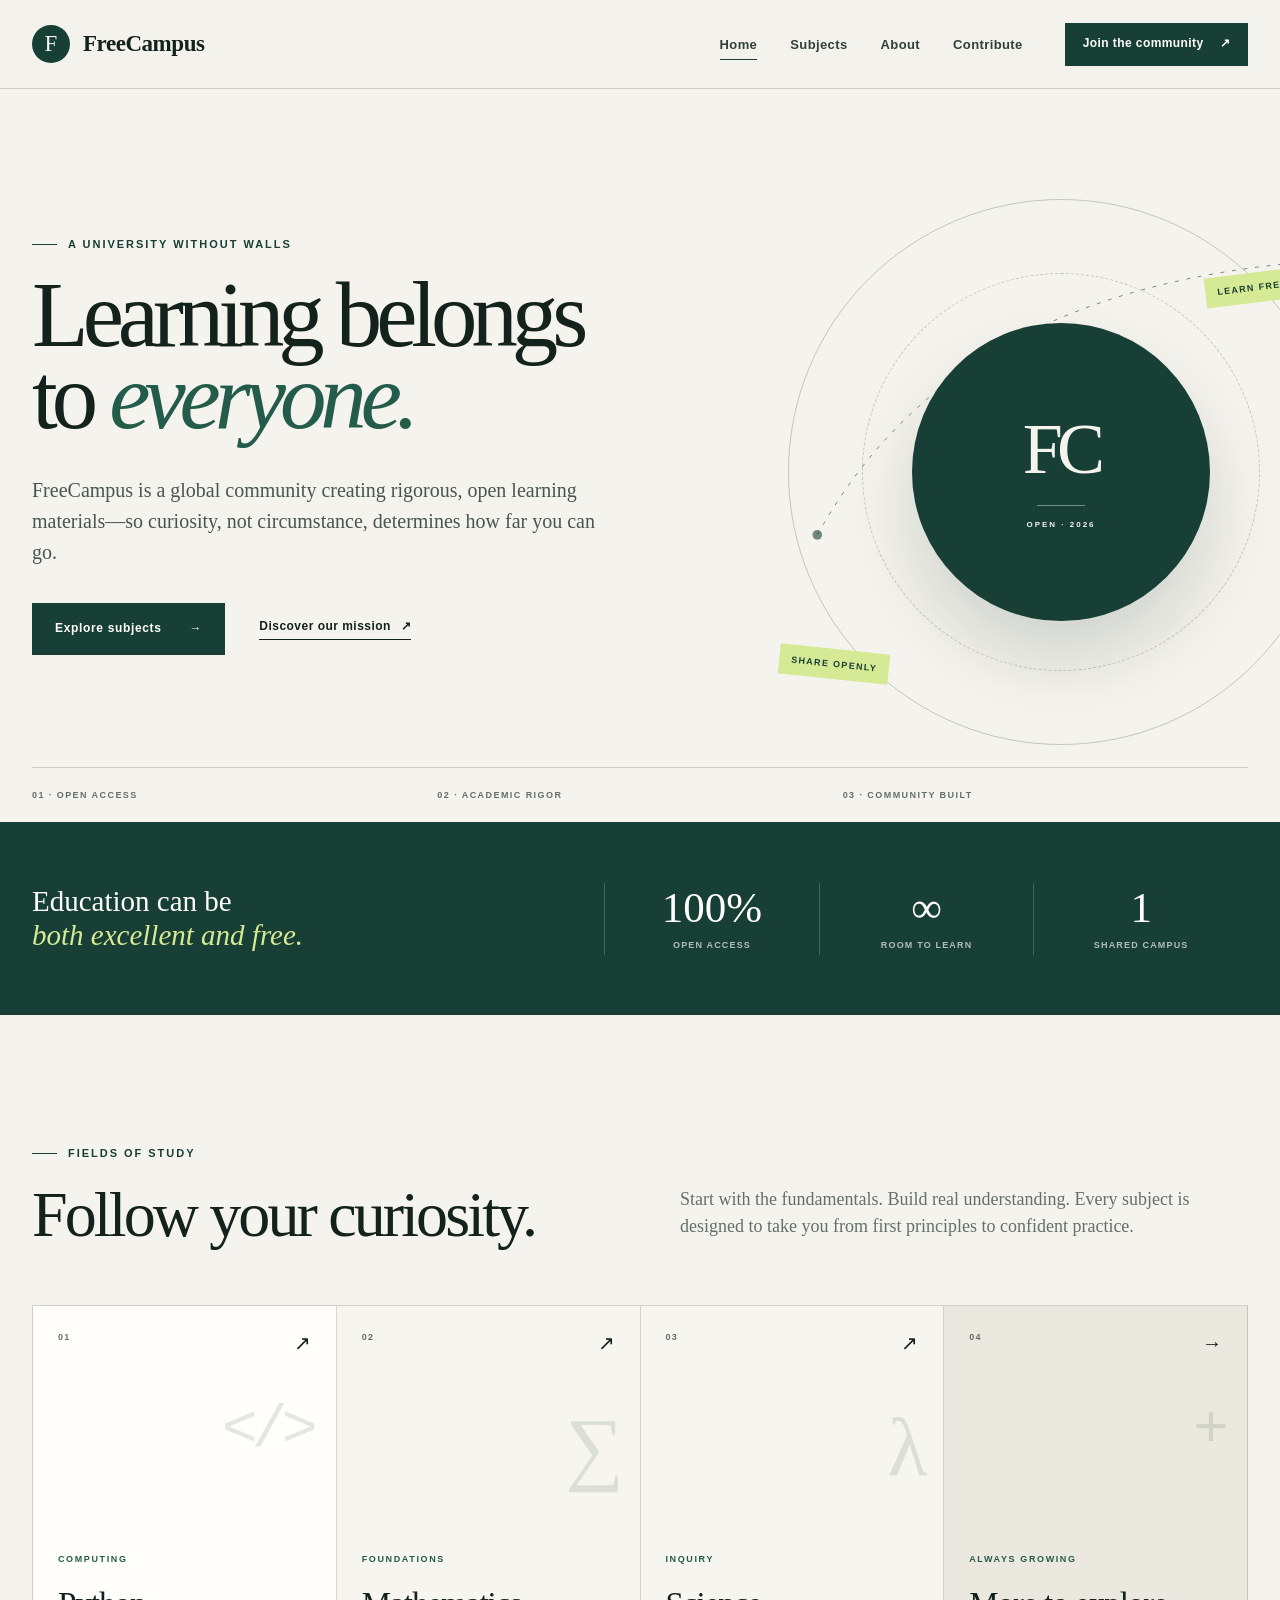
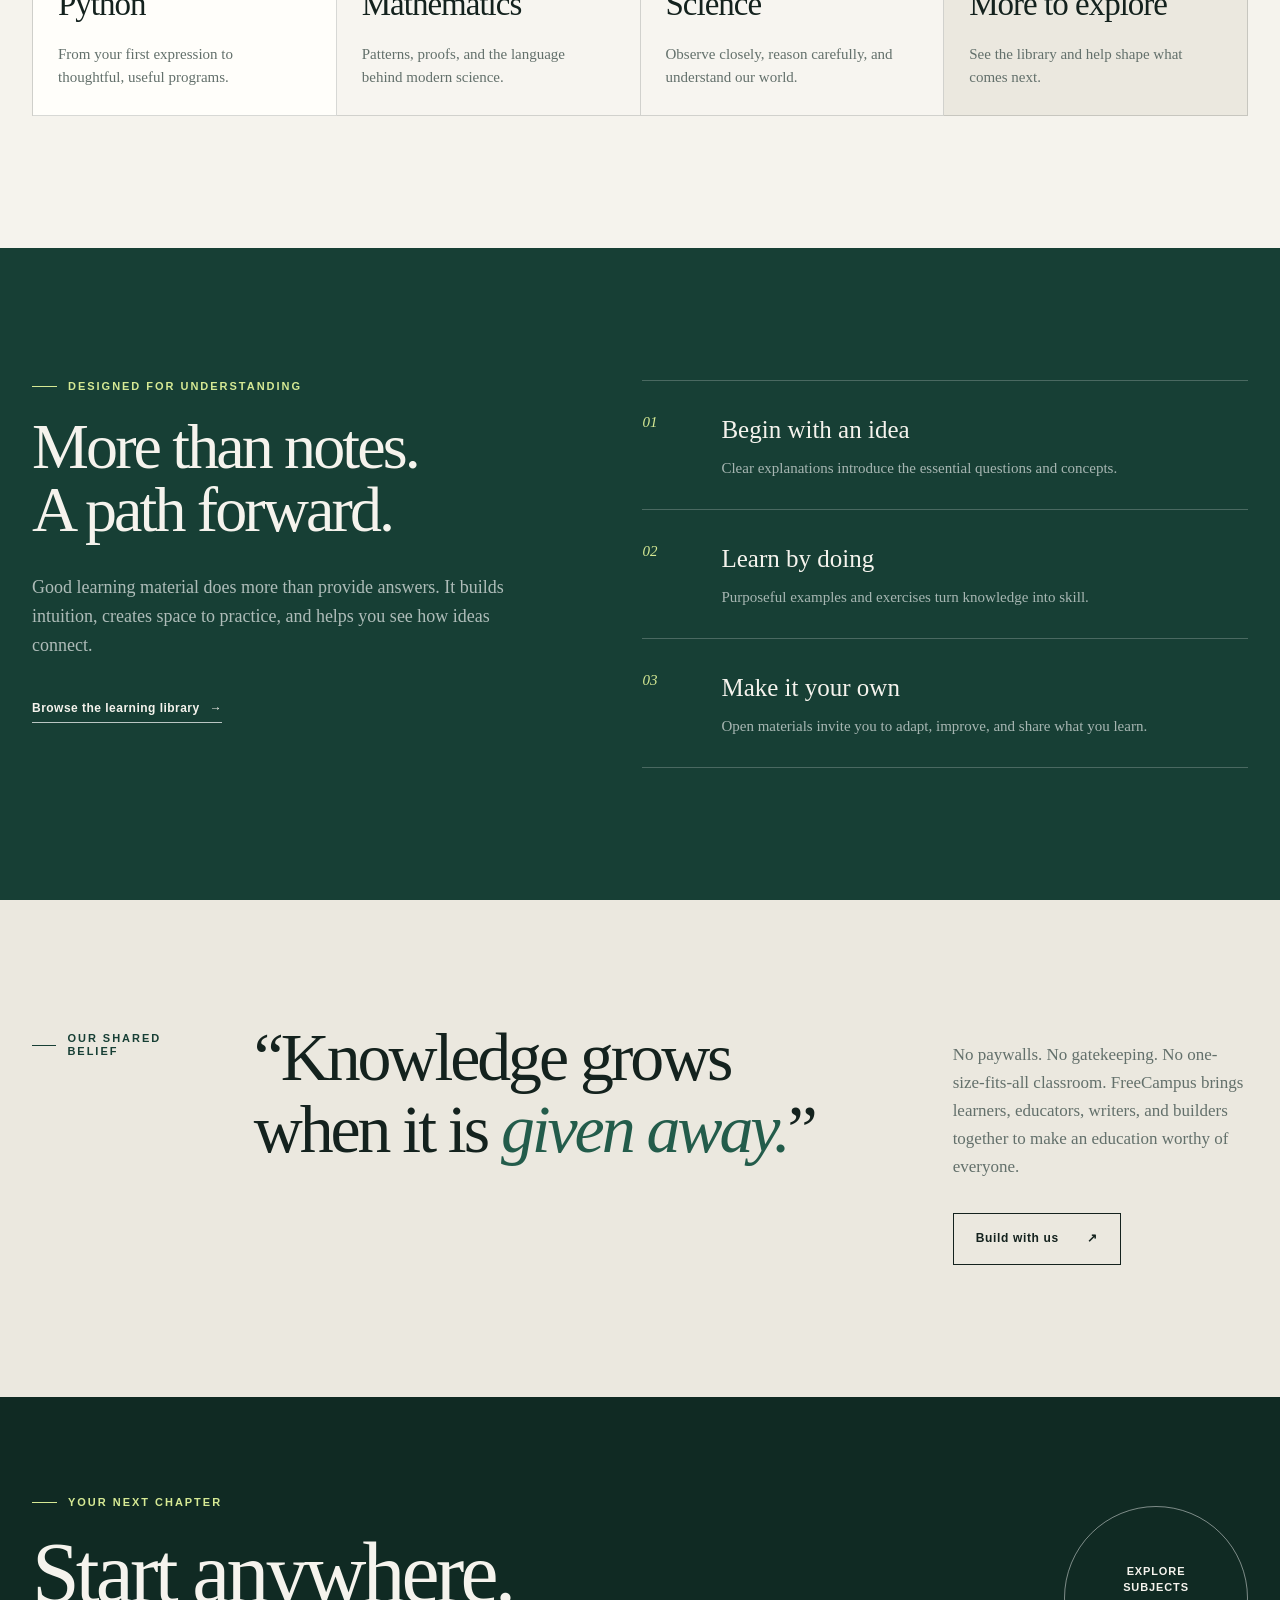
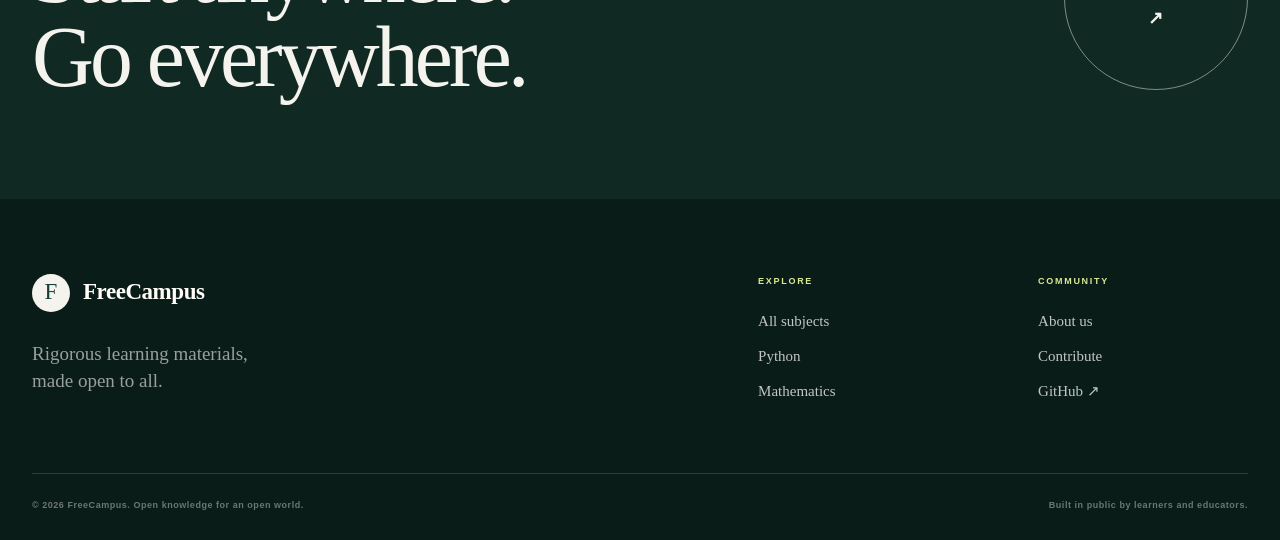
==== index.html @ 59b3088b "deploy: 7e1d6f54b64f7241a890daf292ab86cbe90138b3" ====
<!doctype html>
<html lang="en">
  <head>
    <meta charset="utf-8">
    <meta name="viewport" content="width=device-width, initial-scale=1">
    <meta name="description" content="FreeCampus is a global community creating rigorous, open learning materials in Python, mathematics, science, and more.">
    <meta name="theme-color" content="#f4f2eb">
    <meta property="og:type" content="website">
    <meta property="og:title" content="FreeCampus — Learning belongs to everyone">
    <meta property="og:description" content="FreeCampus is a global community creating rigorous, open learning materials in Python, mathematics, science, and more.">
    <title>FreeCampus — Learning belongs to everyone</title>
    <link rel="icon" href="assets/images/favicon.svg" type="image/svg+xml">
    
      <link rel="stylesheet" href="assets/stylesheets/main.css">
    
  </head>
  <body class="home">
    <a class="skip-link" href="#main-content">Skip to content</a>

    <header class="site-header" data-header>
      <div class="shell nav-shell">
        <a class="brand" href="." aria-label="FreeCampus home">
          <span class="brand-mark" aria-hidden="true"><span>F</span></span>
          <span class="brand-name">FreeCampus</span>
        </a>

        <button class="nav-toggle" type="button" aria-expanded="false" aria-controls="site-navigation" data-nav-toggle>
          <span class="sr-only">Open menu</span>
          <span></span><span></span>
        </button>

        <nav class="site-nav" id="site-navigation" aria-label="Main navigation" data-navigation>
          <ul>
            
              <li>
                
                  <a href="." class="active" aria-current="page">Home</a>
                
              </li>
            
              <li>
                
                  <a href="subjects/">Subjects</a>
                
              </li>
            
              <li>
                
                  <a href="about/">About</a>
                
              </li>
            
              <li>
                
                  <a href="contribute/">Contribute</a>
                
              </li>
            
          </ul>
          <a class="nav-cta" href="contribute/">Join the community <span aria-hidden="true">↗</span></a>
        </nav>
      </div>
    </header>

    <main id="main-content">
      

      <div class="">
        
        <article class="">
          <section class="hero">
  <div class="shell hero-grid">
    <div class="hero-copy">
      <p class="eyebrow">A university without walls</p>
      <h1>Learning belongs<br>to <em>everyone.</em></h1>
      <p class="hero-intro">FreeCampus is a global community creating rigorous, open learning materials—so curiosity, not circumstance, determines how far you can go.</p>
      <div class="hero-actions">
        <a class="button button-primary" href="subjects/">Explore subjects <span aria-hidden="true">→</span></a>
        <a class="text-link" href="about/">Discover our mission <span aria-hidden="true">↗</span></a>
      </div>
    </div>

    <div class="hero-art" aria-hidden="true">
      <div class="orbital orbital-one"></div>
      <div class="orbital orbital-two"></div>
      <div class="hero-seal">
        <span class="seal-monogram">FC</span>
        <span class="seal-rule"></span>
        <span class="seal-year">OPEN · 2026</span>
      </div>
      <span class="art-label art-label-one">Learn freely</span>
      <span class="art-label art-label-two">Share openly</span>
      <svg class="art-curve" viewBox="0 0 610 610" fill="none">
        <path d="M53 370C147 201 310 107 568 87" stroke="currentColor" stroke-width="1" stroke-dasharray="4 8"/>
        <circle cx="53" cy="370" r="5" fill="currentColor"/>
        <circle cx="568" cy="87" r="5" fill="currentColor"/>
      </svg>
    </div>
  </div>
  <div class="shell hero-index" aria-label="FreeCampus principles">
    <span>01 · Open access</span>
    <span>02 · Academic rigor</span>
    <span>03 · Community built</span>
  </div>
</section>

<section class="proof-bar" aria-label="FreeCampus at a glance">
  <div class="shell proof-grid">
    <p class="proof-lead">Education can be<br><em>both excellent and free.</em></p>
    <div class="stat"><strong>100%</strong><span>Open access</span></div>
    <div class="stat"><strong>∞</strong><span>Room to learn</span></div>
    <div class="stat"><strong>1</strong><span>Shared campus</span></div>
  </div>
</section>

<section class="section subjects-preview">
  <div class="shell">
    <div class="section-heading">
      <div>
        <p class="eyebrow">Fields of study</p>
        <h2>Follow your curiosity.</h2>
      </div>
      <p>Start with the fundamentals. Build real understanding. Every subject is designed to take you from first principles to confident practice.</p>
    </div>

    <div class="subject-grid">
      <a class="subject-card subject-featured" href="subjects/python/">
        <span class="subject-number">01</span>
        <div class="subject-symbol" aria-hidden="true">&lt;/&gt;</div>
        <div class="subject-card-copy">
          <p>Computing</p>
          <h3>Python</h3>
          <span>From your first expression to thoughtful, useful programs.</span>
        </div>
        <span class="card-arrow" aria-hidden="true">↗</span>
      </a>

      <a class="subject-card" href="subjects/mathematics/">
        <span class="subject-number">02</span>
        <div class="subject-symbol subject-symbol-serif" aria-hidden="true">∑</div>
        <div class="subject-card-copy">
          <p>Foundations</p>
          <h3>Mathematics</h3>
          <span>Patterns, proofs, and the language behind modern science.</span>
        </div>
        <span class="card-arrow" aria-hidden="true">↗</span>
      </a>

      <a class="subject-card" href="subjects/#science">
        <span class="subject-number">03</span>
        <div class="subject-symbol subject-symbol-serif" aria-hidden="true">λ</div>
        <div class="subject-card-copy">
          <p>Inquiry</p>
          <h3>Science</h3>
          <span>Observe closely, reason carefully, and understand our world.</span>
        </div>
        <span class="card-arrow" aria-hidden="true">↗</span>
      </a>

      <a class="subject-card subject-more" href="subjects/">
        <span class="subject-number">04</span>
        <div class="subject-symbol" aria-hidden="true">+</div>
        <div class="subject-card-copy">
          <p>Always growing</p>
          <h3>More to explore</h3>
          <span>See the library and help shape what comes next.</span>
        </div>
        <span class="card-arrow" aria-hidden="true">→</span>
      </a>
    </div>
  </div>
</section>

<section class="section learning-path">
  <div class="shell path-grid">
    <div class="path-copy">
      <p class="eyebrow">Designed for understanding</p>
      <h2>More than notes.<br>A path forward.</h2>
      <p>Good learning material does more than provide answers. It builds intuition, creates space to practice, and helps you see how ideas connect.</p>
      <a class="text-link text-link-light" href="subjects/">Browse the learning library <span aria-hidden="true">→</span></a>
    </div>

    <ol class="path-steps">
      <li>
        <span class="step-number">01</span>
        <div><h3>Begin with an idea</h3><p>Clear explanations introduce the essential questions and concepts.</p></div>
      </li>
      <li>
        <span class="step-number">02</span>
        <div><h3>Learn by doing</h3><p>Purposeful examples and exercises turn knowledge into skill.</p></div>
      </li>
      <li>
        <span class="step-number">03</span>
        <div><h3>Make it your own</h3><p>Open materials invite you to adapt, improve, and share what you learn.</p></div>
      </li>
    </ol>
  </div>
</section>

<section class="section manifesto">
  <div class="shell manifesto-grid">
    <p class="eyebrow">Our shared belief</p>
    <blockquote>“Knowledge grows<br>when it is <em>given away.</em>”</blockquote>
    <div class="manifesto-copy">
      <p>No paywalls. No gatekeeping. No one-size-fits-all classroom. FreeCampus brings learners, educators, writers, and builders together to make an education worthy of everyone.</p>
      <a class="button button-outline" href="contribute/">Build with us <span aria-hidden="true">↗</span></a>
    </div>
  </div>
</section>

<section class="closing-cta">
  <div class="shell closing-inner">
    <div>
      <p class="eyebrow">Your next chapter</p>
      <h2>Start anywhere.<br>Go everywhere.</h2>
    </div>
    <a class="circle-link" href="subjects/" aria-label="Explore all subjects"><span>Explore<br>subjects</span><b aria-hidden="true">↗</b></a>
  </div>
</section>
        </article>
      </div>
    </main>

    <footer class="site-footer">
      <div class="shell footer-main">
        <div class="footer-statement">
          <a class="brand brand-footer" href=".">
            <span class="brand-mark" aria-hidden="true"><span>F</span></span>
            <span class="brand-name">FreeCampus</span>
          </a>
          <p>Rigorous learning materials,<br>made open to all.</p>
        </div>
        <div class="footer-column">
          <h2>Explore</h2>
          <a href="subjects/">All subjects</a>
          <a href="subjects/python/">Python</a>
          <a href="subjects/mathematics/">Mathematics</a>
        </div>
        <div class="footer-column">
          <h2>Community</h2>
          <a href="about/">About us</a>
          <a href="contribute/">Contribute</a>
          <a href="https://github.com/freecampus">GitHub <span aria-hidden="true">↗</span></a>
        </div>
      </div>
      <div class="shell footer-bottom">
        <p>© 2026 FreeCampus. Open knowledge for an open world.</p>
        <p>Built in public by learners and educators.</p>
      </div>
    </footer>

    <script>
      (() => {
        const button = document.querySelector('[data-nav-toggle]');
        const navigation = document.querySelector('[data-navigation]');
        if (!button || !navigation) return;

        button.addEventListener('click', () => {
          const open = button.getAttribute('aria-expanded') === 'true';
          button.setAttribute('aria-expanded', String(!open));
          navigation.classList.toggle('is-open', !open);
          document.body.classList.toggle('menu-open', !open);
        });
      })();
    </script>
  </body>
</html>
---- assets/stylesheets/main.css ----
:root {
  --ink: #14221e;
  --muted: #63706b;
  --paper: #f5f3ed;
  --paper-deep: #ebe8df;
  --white: #fffefa;
  --green: #173f35;
  --green-bright: #235c4b;
  --green-pale: #dce9e0;
  --lime: #d6e994;
  --line: rgba(20, 34, 30, 0.17);
  --serif: Iowan Old Style, Baskerville, "Times New Roman", serif;
  --sans: Inter, ui-sans-serif, -apple-system, BlinkMacSystemFont, "Segoe UI", sans-serif;
  --shell: min(1240px, calc(100vw - 64px));
}

* { box-sizing: border-box; }

html {
  scroll-behavior: smooth;
  background: var(--paper);
}

body {
  margin: 0;
  color: var(--ink);
  background: var(--paper);
  font-family: var(--sans);
  font-size: 16px;
  line-height: 1.6;
  -webkit-font-smoothing: antialiased;
}

a { color: inherit; }

img, svg { display: block; max-width: 100%; }

.shell { width: var(--shell); margin-inline: auto; }

.sr-only {
  position: absolute;
  width: 1px;
  height: 1px;
  padding: 0;
  margin: -1px;
  overflow: hidden;
  clip: rect(0, 0, 0, 0);
  white-space: nowrap;
  border: 0;
}

.skip-link {
  position: fixed;
  z-index: 100;
  top: 12px;
  left: 12px;
  padding: 10px 15px;
  color: var(--white);
  background: var(--ink);
  transform: translateY(-160%);
}

.skip-link:focus { transform: translateY(0); }

.site-header {
  position: relative;
  z-index: 20;
  border-bottom: 1px solid var(--line);
  background: rgba(245, 243, 237, 0.94);
}

.nav-shell {
  display: flex;
  min-height: 88px;
  align-items: center;
  justify-content: space-between;
}

.brand {
  display: inline-flex;
  align-items: center;
  gap: 13px;
  text-decoration: none;
}

.brand-mark {
  display: grid;
  width: 38px;
  height: 38px;
  place-items: center;
  border-radius: 50%;
  color: var(--paper);
  background: var(--green);
  font-family: var(--serif);
  font-size: 23px;
  line-height: 1;
}

.brand-mark span { transform: translateY(-1px); }

.brand-name {
  font-family: var(--serif);
  font-size: 23px;
  font-weight: 600;
  letter-spacing: -0.02em;
}

.site-nav { display: flex; align-items: center; gap: 42px; }

.site-nav ul {
  display: flex;
  align-items: center;
  gap: 33px;
  padding: 0;
  margin: 0;
  list-style: none;
}

.site-nav ul a {
  position: relative;
  color: #30413b;
  font-size: 13px;
  font-weight: 600;
  letter-spacing: 0.03em;
  text-decoration: none;
}

.site-nav ul a::after {
  position: absolute;
  right: 0;
  bottom: -8px;
  left: 0;
  height: 1px;
  content: "";
  background: var(--green);
  transform: scaleX(0);
  transition: transform 180ms ease;
}

.site-nav ul a:hover::after,
.site-nav ul a.active::after { transform: scaleX(1); }

.nav-cta {
  display: inline-flex;
  min-height: 43px;
  align-items: center;
  gap: 16px;
  padding: 0 18px;
  color: var(--white);
  background: var(--green);
  font-size: 12px;
  font-weight: 700;
  letter-spacing: 0.035em;
  text-decoration: none;
  transition: background 180ms ease, transform 180ms ease;
}

.nav-cta:hover { background: var(--green-bright); transform: translateY(-2px); }
.nav-toggle { display: none; }

.eyebrow {
  display: flex;
  align-items: center;
  gap: 11px;
  margin: 0 0 23px;
  color: var(--green);
  font-size: 11px;
  font-weight: 800;
  letter-spacing: 0.18em;
  line-height: 1.2;
  text-transform: uppercase;
}

.eyebrow::before {
  display: block;
  width: 25px;
  height: 1px;
  content: "";
  background: currentColor;
}

.hero { overflow: hidden; padding-top: 88px; }

.hero-grid {
  display: grid;
  min-height: 545px;
  grid-template-columns: 1.03fr 0.97fr;
  align-items: center;
}

.hero-copy { position: relative; z-index: 2; padding: 25px 0 76px; }

.hero h1 {
  max-width: 780px;
  margin: 0;
  font-family: var(--serif);
  font-size: clamp(68px, 7.25vw, 108px);
  font-weight: 400;
  letter-spacing: -0.065em;
  line-height: 0.88;
}

.hero h1 em,
.proof-lead em,
.manifesto blockquote em {
  color: var(--green-bright);
  font-weight: 400;
}

.hero-intro {
  max-width: 590px;
  margin: 37px 0 0;
  color: #475650;
  font-family: var(--serif);
  font-size: 20px;
  line-height: 1.55;
}

.hero-actions { display: flex; align-items: center; gap: 34px; margin-top: 35px; }

.button {
  display: inline-flex;
  min-height: 52px;
  align-items: center;
  justify-content: center;
  gap: 28px;
  padding: 0 22px;
  border: 1px solid transparent;
  font-size: 12px;
  font-weight: 800;
  letter-spacing: 0.055em;
  text-decoration: none;
  transition: background 180ms ease, border-color 180ms ease, color 180ms ease, transform 180ms ease;
}

.button:hover { transform: translateY(-2px); }
.button-primary { color: var(--white); background: var(--green); }
.button-primary:hover { background: var(--green-bright); }

.button-outline { border-color: var(--ink); }
.button-outline:hover { color: var(--paper); background: var(--ink); }

.text-link {
  display: inline-flex;
  align-items: center;
  gap: 10px;
  padding-bottom: 3px;
  border-bottom: 1px solid var(--ink);
  font-size: 12px;
  font-weight: 800;
  letter-spacing: 0.04em;
  text-decoration: none;
}

.text-link span { transition: transform 180ms ease; }
.text-link:hover span { transform: translate(2px, -2px); }

.hero-art {
  position: relative;
  width: 590px;
  height: 590px;
  justify-self: end;
  margin-right: -108px;
}

.orbital {
  position: absolute;
  border: 1px solid rgba(23, 63, 53, 0.24);
  border-radius: 50%;
}

.orbital-one { inset: 22px; }
.orbital-two { inset: 96px; border-style: dashed; }

.hero-seal {
  position: absolute;
  inset: 146px;
  display: flex;
  align-items: center;
  justify-content: center;
  flex-direction: column;
  border-radius: 50%;
  color: var(--paper);
  background: var(--green);
  box-shadow: 0 38px 70px rgba(23, 63, 53, 0.17);
}

.seal-monogram {
  font-family: var(--serif);
  font-size: 72px;
  letter-spacing: -0.08em;
  line-height: 1;
}

.seal-rule { width: 48px; height: 1px; margin: 20px 0 13px; background: rgba(255,255,255,.4); }
.seal-year { font-size: 8px; font-weight: 700; letter-spacing: .25em; }

.art-label {
  position: absolute;
  z-index: 2;
  display: flex;
  align-items: center;
  gap: 8px;
  padding: 8px 12px;
  color: var(--green);
  background: var(--lime);
  font-size: 9px;
  font-weight: 800;
  letter-spacing: .15em;
  text-transform: uppercase;
  transform: rotate(-7deg);
}

.art-label-one { top: 95px; right: 43px; }
.art-label-two { bottom: 88px; left: 13px; transform: rotate(6deg); }
.art-curve { position: absolute; inset: 0; width: 100%; height: 100%; color: rgba(23,63,53,.6); }

.hero-index {
  display: grid;
  grid-template-columns: repeat(3, 1fr);
  gap: 0;
  border-top: 1px solid var(--line);
}

.hero-index span {
  padding: 20px 0;
  color: var(--muted);
  font-size: 9px;
  font-weight: 700;
  letter-spacing: .16em;
  text-transform: uppercase;
}

.proof-bar { color: var(--white); background: var(--green); }

.proof-grid {
  display: grid;
  min-height: 193px;
  grid-template-columns: 2fr repeat(3, .75fr);
  align-items: center;
}

.proof-lead {
  margin: 0;
  font-family: var(--serif);
  font-size: 29px;
  line-height: 1.16;
}

.proof-lead em { color: var(--lime); }

.stat {
  display: flex;
  min-height: 72px;
  align-items: center;
  justify-content: center;
  flex-direction: column;
  border-left: 1px solid rgba(255,255,255,.19);
}

.stat strong { font-family: var(--serif); font-size: 43px; font-weight: 400; line-height: 1; }
.stat span { margin-top: 9px; color: rgba(255,255,255,.66); font-size: 9px; font-weight: 700; letter-spacing: .13em; text-transform: uppercase; }

.section { padding: 132px 0; }

.section-heading {
  display: grid;
  grid-template-columns: 1fr 1fr;
  gap: 80px;
  align-items: end;
  margin-bottom: 59px;
}

.section-heading h2,
.path-copy h2,
.closing-inner h2 {
  margin: 0;
  font-family: var(--serif);
  font-size: clamp(48px, 5vw, 72px);
  font-weight: 400;
  letter-spacing: -0.045em;
  line-height: .98;
}

.section-heading > p {
  max-width: 510px;
  margin: 0 0 5px;
  color: var(--muted);
  font-family: var(--serif);
  font-size: 18px;
  line-height: 1.55;
}

.subject-grid { display: grid; grid-template-columns: repeat(4, 1fr); border-top: 1px solid var(--line); border-left: 1px solid var(--line); }

.subject-card {
  position: relative;
  display: flex;
  min-height: 410px;
  overflow: hidden;
  padding: 24px 25px 27px;
  justify-content: space-between;
  flex-direction: column;
  border-right: 1px solid var(--line);
  border-bottom: 1px solid var(--line);
  background: rgba(255,255,255,.17);
  text-decoration: none;
  transition: background 220ms ease, color 220ms ease, transform 220ms ease;
}

.subject-card:hover { z-index: 2; color: var(--white); background: var(--green); transform: translateY(-7px); }
.subject-featured { background: var(--white); }
.subject-more { background: var(--paper-deep); }

.subject-number { color: var(--muted); font-size: 9px; font-weight: 800; letter-spacing: .13em; }
.subject-card:hover .subject-number { color: rgba(255,255,255,.65); }

.subject-symbol {
  position: absolute;
  top: 76px;
  right: 24px;
  color: rgba(23,63,53,.12);
  font-family: ui-monospace, SFMono-Regular, Menlo, monospace;
  font-size: 60px;
  font-weight: 300;
  letter-spacing: -.1em;
  transition: color 220ms ease, transform 220ms ease;
}

.subject-symbol-serif { font-family: var(--serif); font-size: 82px; }
.subject-card:hover .subject-symbol { color: rgba(255,255,255,.13); transform: scale(1.1) rotate(-4deg); }

.subject-card-copy p { margin: 0 0 11px; color: var(--green-bright); font-size: 9px; font-weight: 800; letter-spacing: .18em; text-transform: uppercase; }
.subject-card:hover .subject-card-copy p { color: var(--lime); }
.subject-card-copy h3 { margin: 0 0 13px; font-family: var(--serif); font-size: 33px; font-weight: 400; letter-spacing: -.03em; }
.subject-card-copy > span { display: block; max-width: 230px; color: var(--muted); font-family: var(--serif); font-size: 15px; line-height: 1.5; }
.subject-card:hover .subject-card-copy > span { color: rgba(255,255,255,.7); }

.card-arrow { position: absolute; top: 21px; right: 25px; font-size: 20px; transition: transform 180ms ease; }
.subject-card:hover .card-arrow { transform: translate(3px, -3px); }

.learning-path { color: var(--paper); background: var(--green); }
.learning-path .eyebrow { color: var(--lime); }

.path-grid { display: grid; grid-template-columns: .9fr 1.1fr; gap: 115px; }
.path-copy h2 { margin-bottom: 31px; }
.path-copy > p:not(.eyebrow) { max-width: 480px; color: rgba(255,255,255,.65); font-family: var(--serif); font-size: 18px; }
.text-link-light { margin-top: 22px; border-color: rgba(255,255,255,.7); }

.path-steps { padding: 0; margin: 0; border-top: 1px solid rgba(255,255,255,.22); list-style: none; }
.path-steps li { display: grid; grid-template-columns: 56px 1fr; gap: 23px; padding: 29px 0; border-bottom: 1px solid rgba(255,255,255,.22); }
.step-number { color: var(--lime); font-family: var(--serif); font-size: 15px; font-style: italic; }
.path-steps h3 { margin: 0 0 6px; font-family: var(--serif); font-size: 25px; font-weight: 400; }
.path-steps p { max-width: 440px; margin: 0; color: rgba(255,255,255,.62); font-family: var(--serif); font-size: 15px; }

.manifesto { background: var(--paper-deep); }
.manifesto-grid { display: grid; grid-template-columns: .4fr 1.45fr .65fr; gap: 40px; align-items: start; }
.manifesto blockquote { margin: -10px 0 0; font-family: var(--serif); font-size: clamp(43px, 5.3vw, 74px); letter-spacing: -.045em; line-height: 1.05; }
.manifesto-copy { padding-top: 9px; }
.manifesto-copy p { margin: 0 0 31px; color: var(--muted); font-family: var(--serif); font-size: 17px; line-height: 1.65; }

.closing-cta { padding: 99px 0; color: var(--paper); background: #102a23; }
.closing-inner { display: flex; align-items: center; justify-content: space-between; }
.closing-inner .eyebrow { color: var(--lime); }
.closing-inner h2 { font-size: clamp(53px, 6.7vw, 89px); }

.circle-link {
  display: flex;
  width: 184px;
  height: 184px;
  align-items: center;
  justify-content: center;
  flex-direction: column;
  border: 1px solid rgba(255,255,255,.46);
  border-radius: 50%;
  font-size: 11px;
  font-weight: 800;
  letter-spacing: .08em;
  line-height: 1.45;
  text-align: center;
  text-decoration: none;
  text-transform: uppercase;
  transition: color 200ms ease, background 200ms ease, transform 200ms ease;
}

.circle-link b { margin-top: 9px; font-size: 18px; }
.circle-link:hover { color: var(--green); background: var(--lime); transform: rotate(4deg); }

.site-footer { padding-top: 75px; color: rgba(255,255,255,.75); background: #0a1c17; }
.footer-main { display: grid; grid-template-columns: 1fr .32fr .32fr; gap: 70px; padding-bottom: 70px; }
.brand-footer { color: var(--white); }
.brand-footer .brand-mark { color: var(--green); background: var(--paper); }
.footer-statement p { margin: 28px 0 0; color: rgba(255,255,255,.58); font-family: var(--serif); font-size: 19px; line-height: 1.45; }
.footer-column { display: flex; align-items: flex-start; flex-direction: column; gap: 11px; }
.footer-column h2 { margin: 0 0 10px; color: var(--lime); font-size: 9px; letter-spacing: .19em; text-transform: uppercase; }
.footer-column a { font-family: var(--serif); font-size: 15px; text-decoration: none; }
.footer-column a:hover { color: var(--white); }
.footer-bottom { display: flex; padding: 24px 0 27px; justify-content: space-between; border-top: 1px solid rgba(255,255,255,.14); }
.footer-bottom p { margin: 0; color: rgba(255,255,255,.4); font-size: 9px; font-weight: 600; letter-spacing: .06em; }

/* Interior pages */
.page-masthead { padding: 93px 0 79px; color: var(--paper); background: var(--green); }
.page-masthead .eyebrow { color: var(--lime); }
.page-masthead h1 { max-width: 850px; margin: 0; font-family: var(--serif); font-size: clamp(57px, 7vw, 94px); font-weight: 400; letter-spacing: -.055em; line-height: .97; }
.page-intro { max-width: 710px; margin: 27px 0 0; color: rgba(255,255,255,.7); font-family: var(--serif); font-size: 20px; line-height: 1.55; }

.prose-layout { display: grid; grid-template-columns: 215px minmax(0, 760px); gap: 85px; padding-top: 83px; padding-bottom: 116px; }
.page-aside { position: sticky; top: 30px; display: flex; height: max-content; align-items: flex-start; flex-direction: column; gap: 9px; }
.page-aside span { margin-bottom: 8px; color: var(--green); font-size: 9px; font-weight: 800; letter-spacing: .15em; text-transform: uppercase; }
.page-aside a { color: var(--muted); font-family: var(--serif); font-size: 14px; text-decoration: none; }
.page-aside a:hover { color: var(--green); }

.prose > h2:first-child { margin-top: 0; }
.prose h2 { margin: 72px 0 23px; font-family: var(--serif); font-size: 41px; font-weight: 400; letter-spacing: -.035em; line-height: 1.1; }
.prose h3 { font-family: var(--serif); font-size: 24px; font-weight: 400; }
.prose > p, .prose > ol, .prose > ul { color: #475650; font-family: var(--serif); font-size: 18px; line-height: 1.75; }
.prose > ol, .prose > ul { padding-left: 24px; }
.prose > ol li, .prose > ul li { padding-left: 6px; margin-bottom: 9px; }
.prose a { color: var(--green); text-decoration-color: rgba(23,63,53,.4); text-underline-offset: 3px; }

.catalog-grid { display: grid; grid-template-columns: 1fr 1fr; margin: 38px 0 20px; border-top: 1px solid var(--line); border-left: 1px solid var(--line); }
.catalog-card { display: flex; min-height: 310px; padding: 28px; justify-content: flex-start; flex-direction: column; border-right: 1px solid var(--line); border-bottom: 1px solid var(--line); text-decoration: none; transition: color 180ms ease, background 180ms ease, transform 180ms ease; }
a.catalog-card:hover { z-index: 1; color: var(--white); background: var(--green); transform: translateY(-4px); }
.catalog-kicker { color: var(--green-bright); font-size: 9px; font-weight: 800; letter-spacing: .13em; text-transform: uppercase; }
a.catalog-card:hover .catalog-kicker { color: var(--lime); }
.catalog-card h3 { margin: 45px 0 15px; font-size: 31px; }
.catalog-card p { margin: 0; color: var(--muted); font-family: var(--serif); font-size: 15px; line-height: 1.55; }
a.catalog-card:hover p { color: rgba(255,255,255,.65); }
.catalog-meta { display: flex; align-items: center; justify-content: space-between; margin-top: auto; padding-top: 24px; font-size: 10px; font-weight: 700; letter-spacing: .04em; }
.catalog-meta b { font-size: 18px; }
.catalog-card-muted { background: var(--paper-deep); }

.module-list { margin: 39px 0 45px; border-top: 1px solid var(--line); }
.module-list > div { display: grid; grid-template-columns: 48px 1fr 1.4fr; gap: 20px; align-items: baseline; padding: 23px 0; border-bottom: 1px solid var(--line); }
.module-list span { color: var(--green-bright); font-family: var(--serif); font-size: 13px; font-style: italic; }
.module-list h3 { margin: 0; font-size: 20px; }
.module-list p { margin: 0; color: var(--muted); font-family: var(--serif); font-size: 15px; }

.principles-grid, .contribution-grid { display: grid; grid-template-columns: 1fr 1fr; margin: 37px 0; border-top: 1px solid var(--line); border-left: 1px solid var(--line); }
.principles-grid > div, .contribution-grid > div { min-height: 235px; padding: 24px; border-right: 1px solid var(--line); border-bottom: 1px solid var(--line); }
.principles-grid span, .contribution-grid span { color: var(--green-bright); font-size: 9px; font-weight: 800; letter-spacing: .14em; text-transform: uppercase; }
.principles-grid h3, .contribution-grid h3 { margin: 42px 0 10px; }
.principles-grid p, .contribution-grid p { margin: 0; color: var(--muted); font-family: var(--serif); font-size: 15px; line-height: 1.55; }

.admonition { padding: 22px 25px; margin: 39px 0; border-left: 3px solid var(--green); background: var(--paper-deep); }
.admonition-title { margin: 0 0 7px; color: var(--green); font-size: 10px; font-weight: 800; letter-spacing: .12em; text-transform: uppercase; }
.admonition p:last-child { margin-bottom: 0; color: var(--muted); font-family: var(--serif); }
.inline-action { display: inline-flex; margin-top: 16px; padding: 13px 0 4px; border-bottom: 1px solid var(--green); font-family: var(--sans); font-size: 11px; font-weight: 800; letter-spacing: .06em; text-decoration: none !important; }

@media (max-width: 1050px) {
  :root { --shell: min(calc(100% - 44px), 920px); }
  .hero { padding-top: 65px; }
  .hero-grid { grid-template-columns: 1.08fr .92fr; }
  .hero-art { width: 460px; height: 460px; margin-right: -110px; }
  .hero-seal { inset: 115px; }
  .orbital-two { inset: 75px; }
  .seal-monogram { font-size: 54px; }
  .subject-grid { grid-template-columns: repeat(2, 1fr); }
  .subject-card { min-height: 355px; }
  .manifesto-grid { grid-template-columns: .4fr 1.2fr .8fr; }
  .path-grid { gap: 70px; }
}

@media (max-width: 760px) {
  :root { --shell: calc(100vw - 36px); }
  body.menu-open { overflow: hidden; }
  .nav-shell { min-height: 72px; }
  .brand-mark { width: 34px; height: 34px; }
  .brand-name { font-size: 20px; }
  .nav-toggle { display: flex; width: 40px; height: 40px; padding: 12px 7px; align-items: stretch; justify-content: center; flex-direction: column; gap: 6px; border: 0; background: transparent; }
  .nav-toggle > span:not(.sr-only) { display: block; width: 25px; height: 1px; background: var(--ink); transition: transform 180ms ease; }
  .nav-toggle[aria-expanded="true"] > span:nth-last-child(2) { transform: translateY(3.5px) rotate(45deg); }
  .nav-toggle[aria-expanded="true"] > span:last-child { transform: translateY(-3.5px) rotate(-45deg); }
  .site-nav { position: fixed; z-index: -1; inset: 72px 0 0; display: none; padding: 38px 25px; align-items: stretch; flex-direction: column; gap: 32px; background: var(--paper); }
  .site-nav.is-open { display: flex; }
  .site-nav ul { align-items: stretch; flex-direction: column; gap: 0; }
  .site-nav li { border-bottom: 1px solid var(--line); }
  .site-nav ul a { display: block; padding: 17px 0; font-family: var(--serif); font-size: 27px; font-weight: 400; }
  .site-nav ul a::after { display: none; }
  .nav-cta { justify-content: space-between; }

  .hero { padding-top: 54px; }
  .hero-grid { display: block; min-height: 0; }
  .hero-copy { padding: 0; }
  .hero h1 { font-size: clamp(57px, 17vw, 78px); }
  .hero-intro { margin-top: 27px; font-size: 18px; }
  .hero-actions { align-items: flex-start; flex-direction: column; gap: 22px; }
  .hero-art { width: 360px; height: 360px; margin: 22px -70px 3px auto; }
  .hero-seal { inset: 90px; }
  .orbital-two { inset: 59px; }
  .seal-monogram { font-size: 46px; }
  .seal-rule { margin: 13px 0 9px; }
  .art-label-one { top: 53px; right: 9px; }
  .art-label-two { bottom: 51px; left: 3px; }
  .hero-index { grid-template-columns: 1fr; padding: 13px 0; }
  .hero-index span { padding: 5px 0; }

  .proof-grid { grid-template-columns: repeat(3, 1fr); padding: 35px 0; }
  .proof-lead { grid-column: 1 / -1; padding-bottom: 27px; text-align: center; }
  .stat { min-height: 62px; }
  .stat:first-of-type { border-left: 0; }
  .stat strong { font-size: 32px; }
  .stat span { font-size: 7px; text-align: center; }

  .section { padding: 86px 0; }
  .section-heading { display: block; margin-bottom: 38px; }
  .section-heading > p { margin-top: 22px; }
  .section-heading h2, .path-copy h2 { font-size: 49px; }
  .subject-grid { grid-template-columns: 1fr; }
  .subject-card { min-height: 315px; }

  .path-grid { grid-template-columns: 1fr; gap: 58px; }
  .manifesto-grid { grid-template-columns: 1fr; gap: 33px; }
  .manifesto blockquote { margin: 0; font-size: 46px; }
  .manifesto-copy { padding: 0; }

  .closing-inner { align-items: flex-start; flex-direction: column; gap: 48px; }
  .closing-inner h2 { font-size: 56px; }
  .circle-link { width: 145px; height: 145px; align-self: flex-end; }

  .footer-main { grid-template-columns: 1fr 1fr; }
  .footer-statement { grid-column: 1 / -1; }
  .footer-bottom { flex-direction: column; gap: 6px; }

  .page-masthead { padding: 65px 0 58px; }
  .page-masthead h1 { font-size: 55px; }
  .page-intro { font-size: 18px; }
  .prose-layout { display: block; padding-top: 55px; padding-bottom: 80px; }
  .page-aside { display: none; }
  .prose h2 { margin-top: 58px; font-size: 35px; }
  .catalog-grid, .principles-grid, .contribution-grid { grid-template-columns: 1fr; }
  .catalog-card { min-height: 270px; }
  .module-list > div { grid-template-columns: 35px 1fr; }
  .module-list p { grid-column: 2; }
}

@media (prefers-reduced-motion: reduce) {
  html { scroll-behavior: auto; }
  *, *::before, *::after { scroll-behavior: auto !important; transition-duration: .01ms !important; }
}
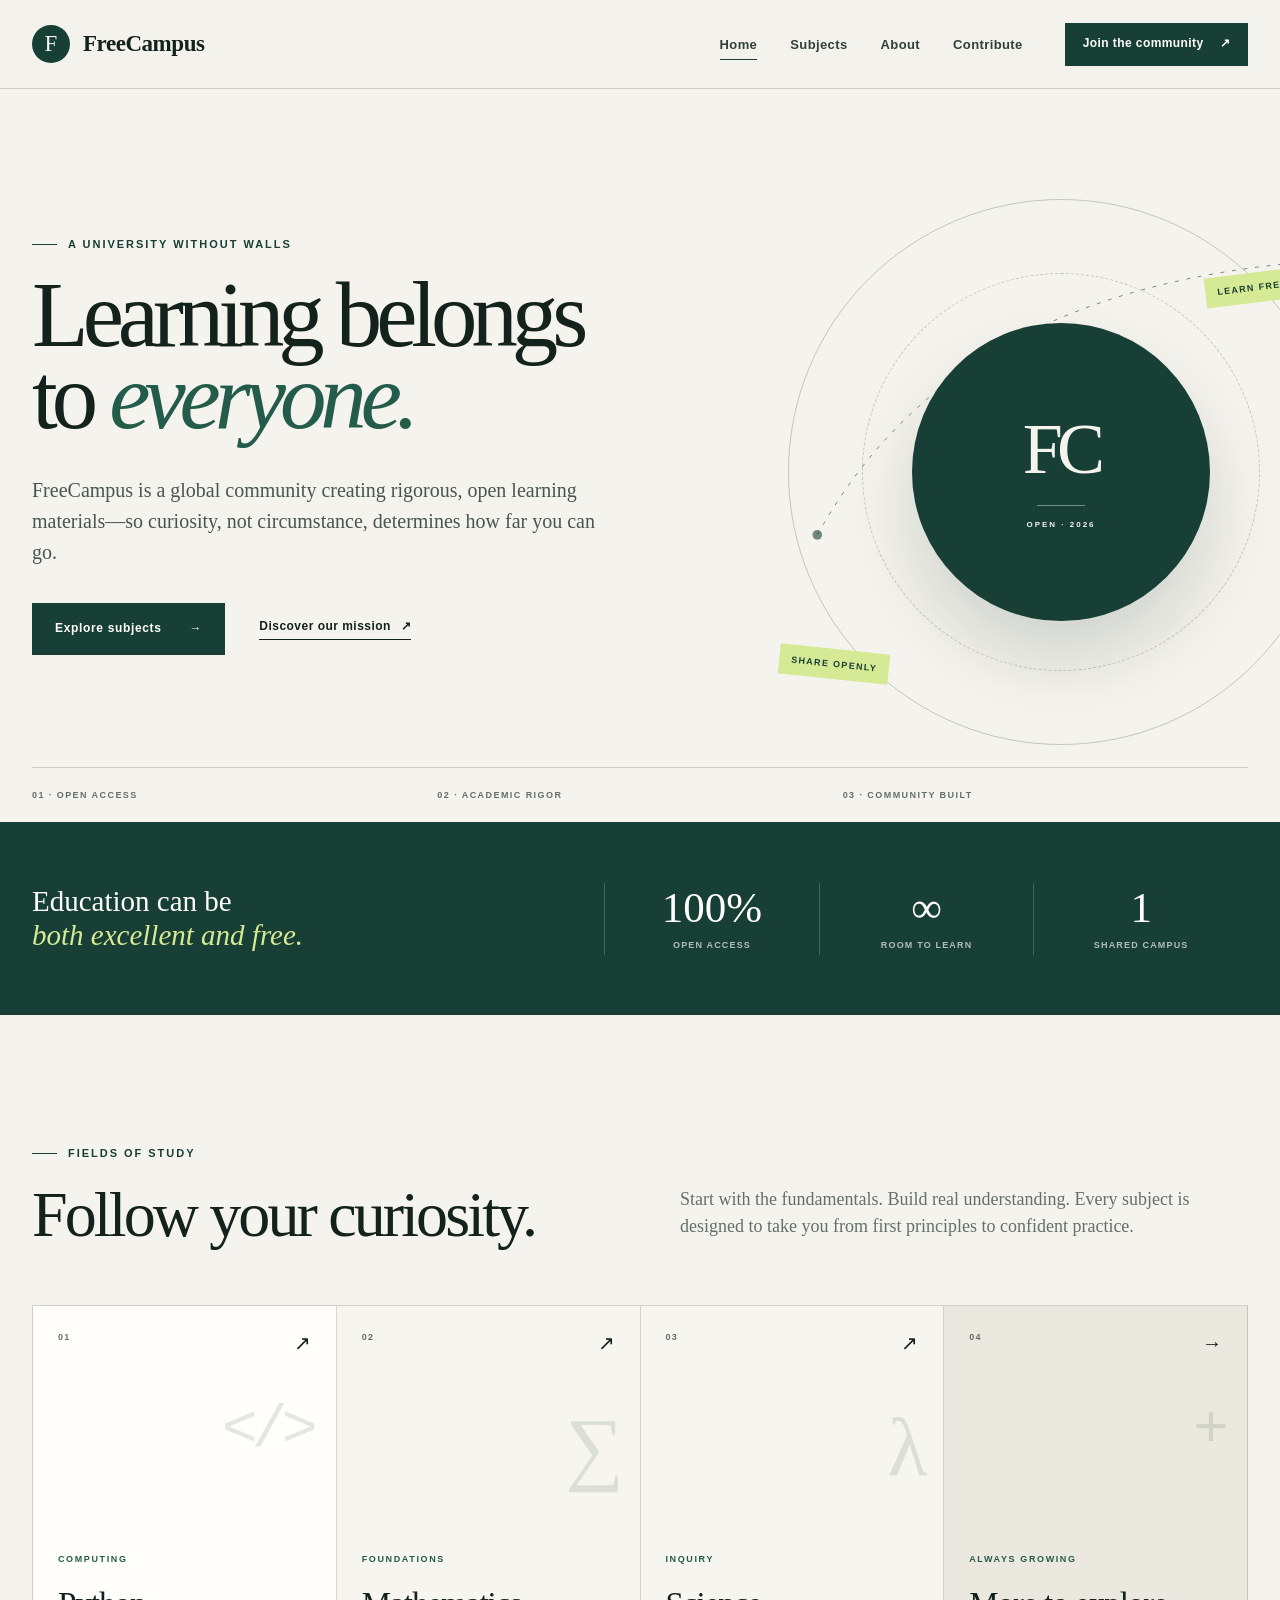
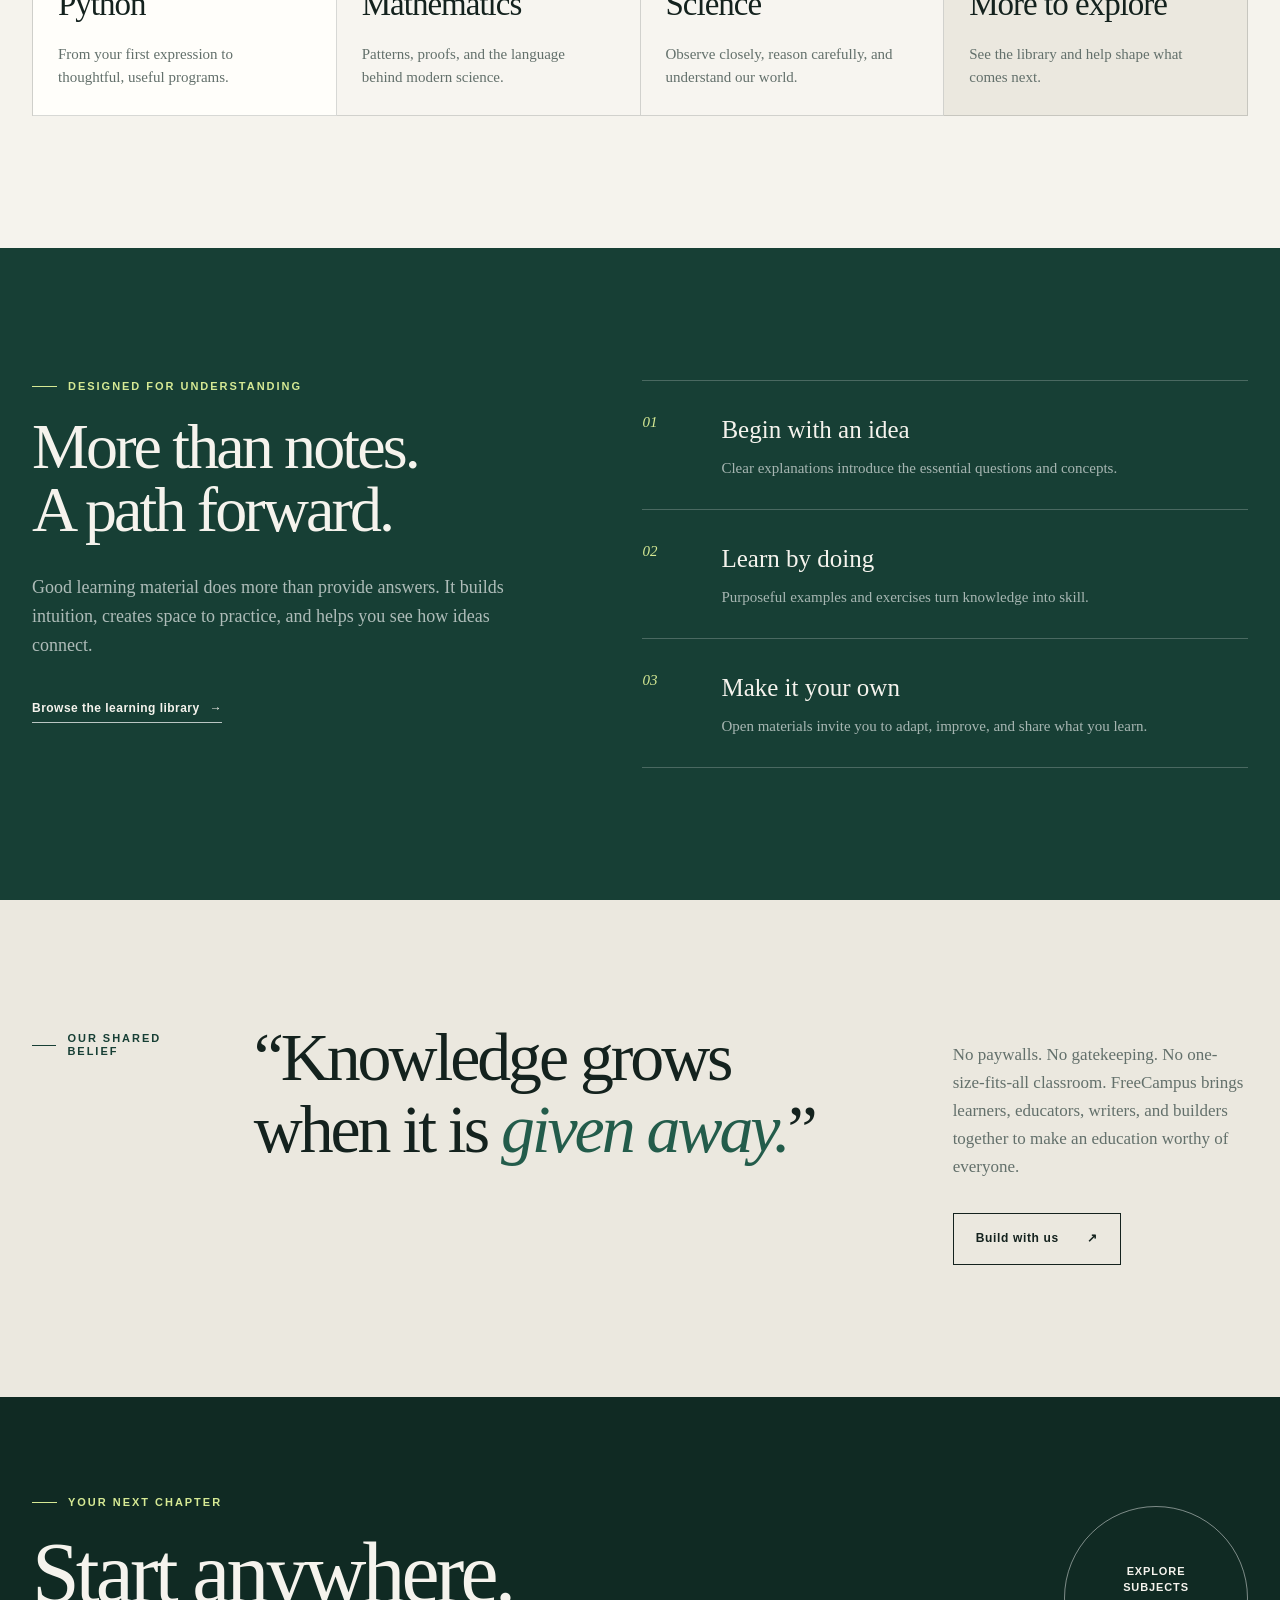
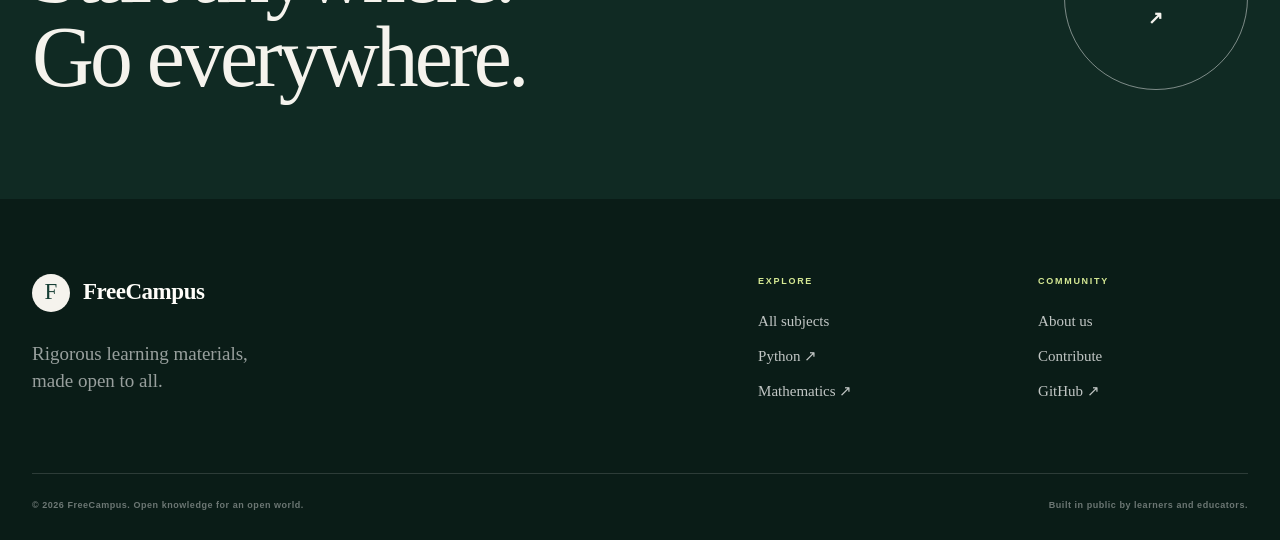
==== commit 5393c7d6: "deploy: 07277bbb117bc4f131c02b709820fc2eacc1500e" ====
--- a/index.html
+++ b/index.html
@@ -124,7 +124,7 @@
     </div>
 
     <div class="subject-grid">
-      <a class="subject-card subject-featured" href="subjects/python/">
+      <a class="subject-card subject-featured" href="https://freecampus.org/python/" target="_blank" rel="noopener noreferrer">
         <span class="subject-number">01</span>
         <div class="subject-symbol" aria-hidden="true">&lt;/&gt;</div>
         <div class="subject-card-copy">
@@ -135,7 +135,7 @@
         <span class="card-arrow" aria-hidden="true">↗</span>
       </a>
 
-      <a class="subject-card" href="subjects/mathematics/">
+      <a class="subject-card" href="https://freecampus.org/math/" target="_blank" rel="noopener noreferrer">
         <span class="subject-number">02</span>
         <div class="subject-symbol subject-symbol-serif" aria-hidden="true">∑</div>
         <div class="subject-card-copy">
@@ -233,8 +233,8 @@
         <div class="footer-column">
           <h2>Explore</h2>
           <a href="subjects/">All subjects</a>
-          <a href="subjects/python/">Python</a>
-          <a href="subjects/mathematics/">Mathematics</a>
+          <a href="https://freecampus.org/python/" target="_blank" rel="noopener noreferrer">Python <span aria-hidden="true">↗</span></a>
+          <a href="https://freecampus.org/math/" target="_blank" rel="noopener noreferrer">Mathematics <span aria-hidden="true">↗</span></a>
         </div>
         <div class="footer-column">
           <h2>Community</h2>
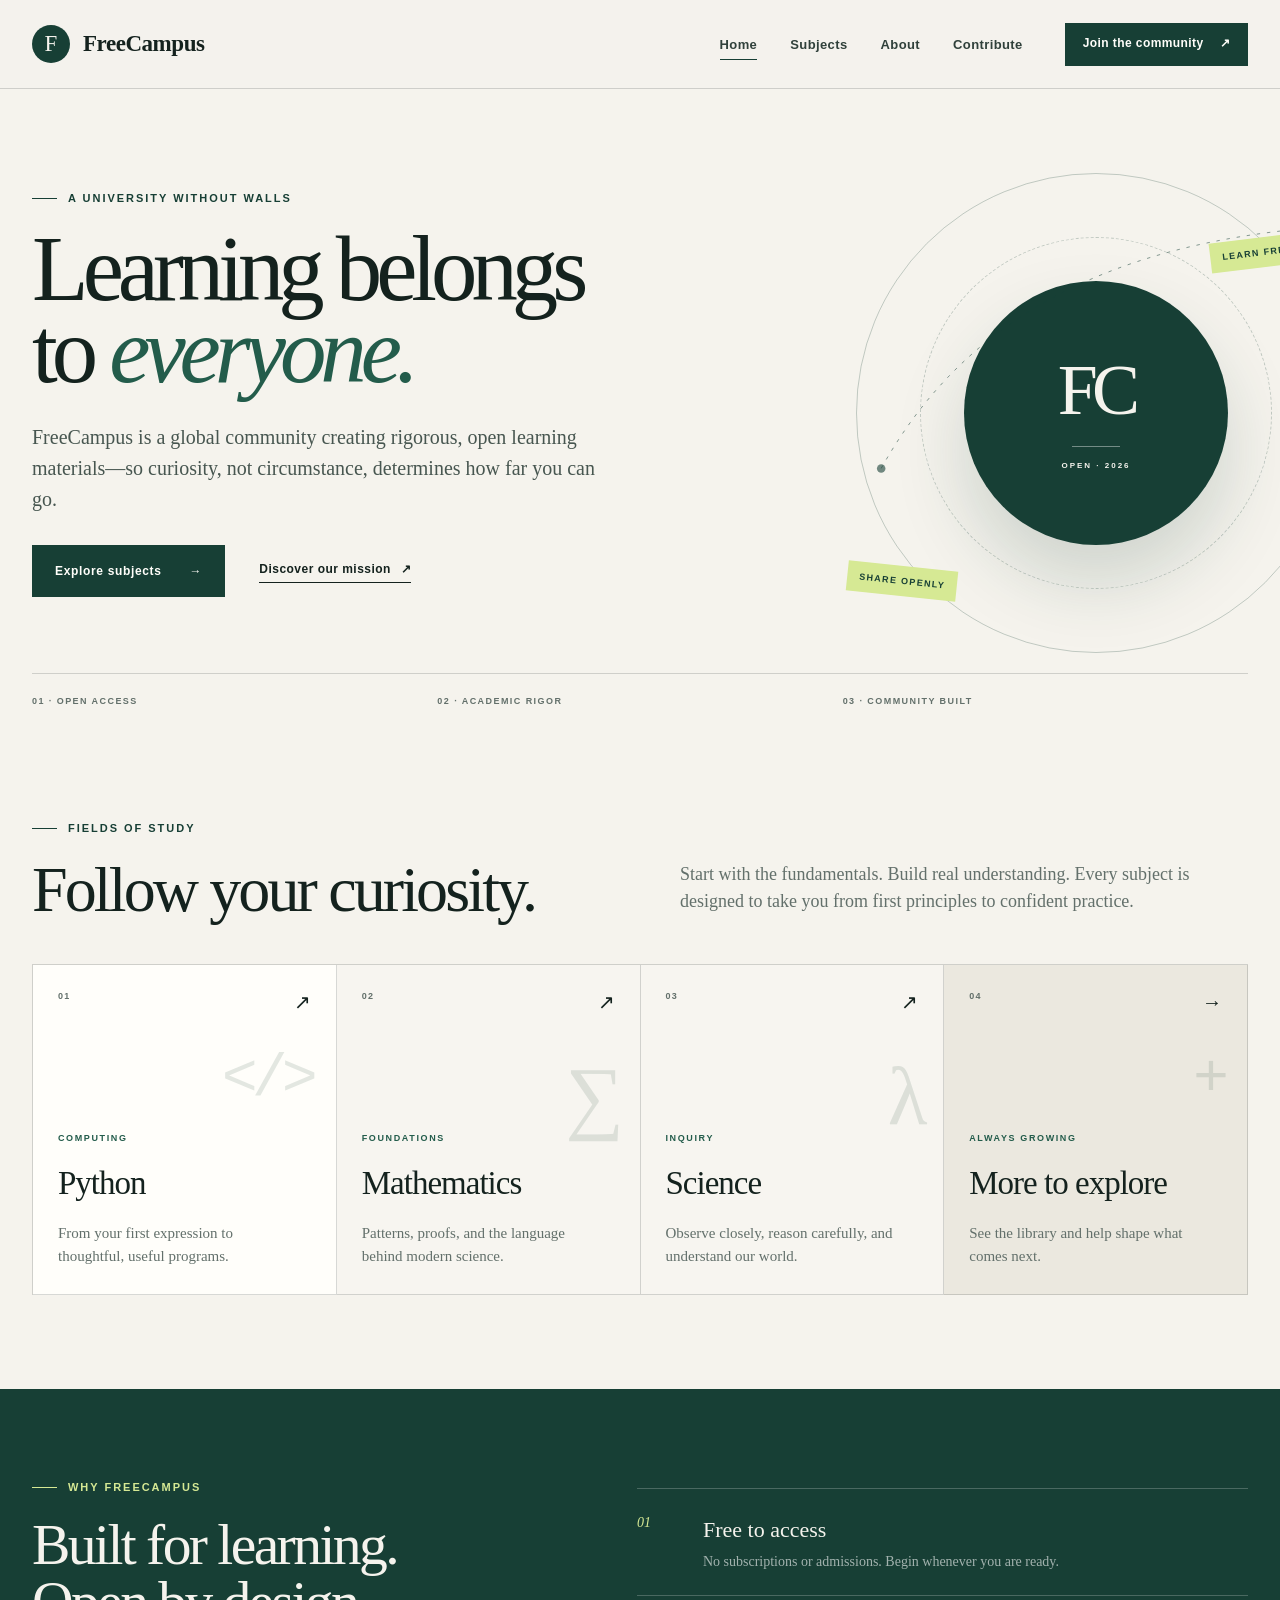
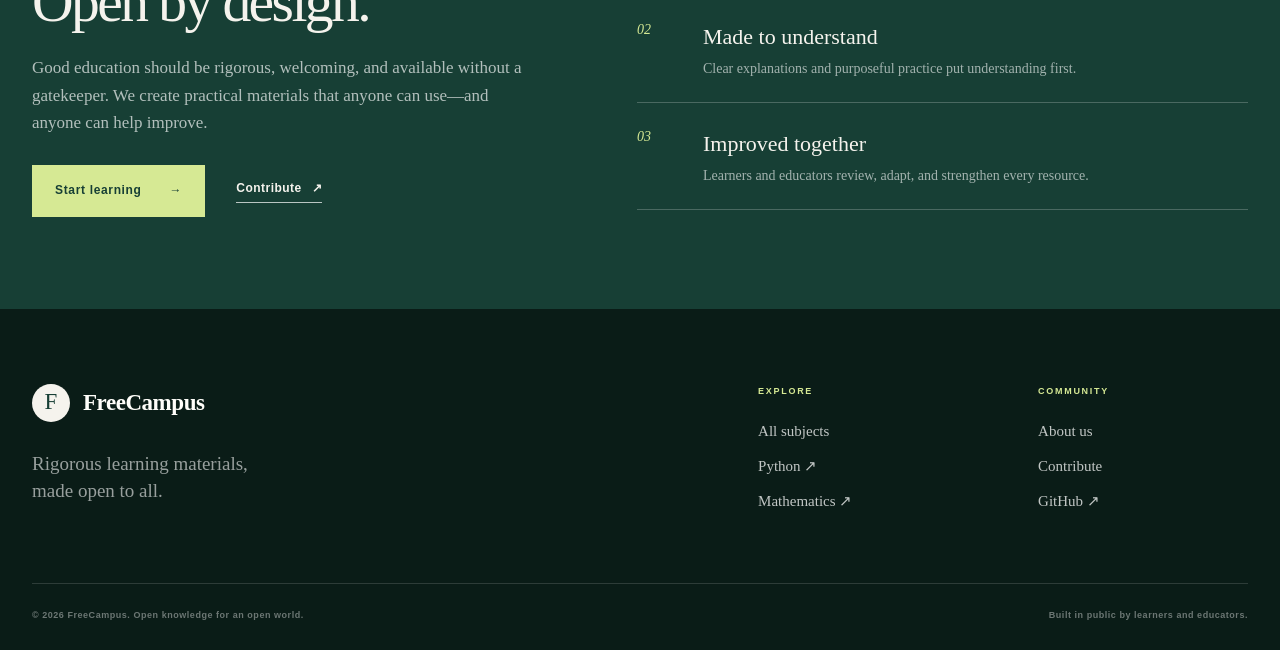
==== commit a58f231d: "deploy: e54ac805d27e6bbade8dfec5a88c53ff55e2f75b" ====
--- a/index.html
+++ b/index.html
@@ -104,15 +104,6 @@
   </div>
 </section>
 
-<section class="proof-bar" aria-label="FreeCampus at a glance">
-  <div class="shell proof-grid">
-    <p class="proof-lead">Education can be<br><em>both excellent and free.</em></p>
-    <div class="stat"><strong>100%</strong><span>Open access</span></div>
-    <div class="stat"><strong>∞</strong><span>Room to learn</span></div>
-    <div class="stat"><strong>1</strong><span>Shared campus</span></div>
-  </div>
-</section>
-
 <section class="section subjects-preview">
   <div class="shell">
     <div class="section-heading">
@@ -171,50 +162,32 @@
   </div>
 </section>
 
-<section class="section learning-path">
-  <div class="shell path-grid">
-    <div class="path-copy">
-      <p class="eyebrow">Designed for understanding</p>
-      <h2>More than notes.<br>A path forward.</h2>
-      <p>Good learning material does more than provide answers. It builds intuition, creates space to practice, and helps you see how ideas connect.</p>
-      <a class="text-link text-link-light" href="subjects/">Browse the learning library <span aria-hidden="true">→</span></a>
-    </div>
-
-    <ol class="path-steps">
-      <li>
-        <span class="step-number">01</span>
-        <div><h3>Begin with an idea</h3><p>Clear explanations introduce the essential questions and concepts.</p></div>
-      </li>
-      <li>
-        <span class="step-number">02</span>
-        <div><h3>Learn by doing</h3><p>Purposeful examples and exercises turn knowledge into skill.</p></div>
-      </li>
-      <li>
-        <span class="step-number">03</span>
-        <div><h3>Make it your own</h3><p>Open materials invite you to adapt, improve, and share what you learn.</p></div>
-      </li>
-    </ol>
-  </div>
-</section>
-
-<section class="section manifesto">
-  <div class="shell manifesto-grid">
-    <p class="eyebrow">Our shared belief</p>
-    <blockquote>“Knowledge grows<br>when it is <em>given away.</em>”</blockquote>
-    <div class="manifesto-copy">
-      <p>No paywalls. No gatekeeping. No one-size-fits-all classroom. FreeCampus brings learners, educators, writers, and builders together to make an education worthy of everyone.</p>
-      <a class="button button-outline" href="contribute/">Build with us <span aria-hidden="true">↗</span></a>
-    </div>
-  </div>
-</section>
-
-<section class="closing-cta">
-  <div class="shell closing-inner">
-    <div>
-      <p class="eyebrow">Your next chapter</p>
-      <h2>Start anywhere.<br>Go everywhere.</h2>
-    </div>
-    <a class="circle-link" href="subjects/" aria-label="Explore all subjects"><span>Explore<br>subjects</span><b aria-hidden="true">↗</b></a>
+<section class="compact-mission">
+  <div class="shell mission-grid">
+    <div class="mission-intro">
+      <p class="eyebrow">Why FreeCampus</p>
+      <h2>Built for learning.<br>Open by design.</h2>
+      <p>Good education should be rigorous, welcoming, and available without a gatekeeper. We create practical materials that anyone can use—and anyone can help improve.</p>
+      <div class="mission-actions">
+        <a class="button button-light" href="subjects/">Start learning <span aria-hidden="true">→</span></a>
+        <a class="text-link text-link-light" href="contribute/">Contribute <span aria-hidden="true">↗</span></a>
+      </div>
+    </div>
+
+    <div class="mission-principles">
+      <article>
+        <span>01</span>
+        <div><h3>Free to access</h3><p>No subscriptions or admissions. Begin whenever you are ready.</p></div>
+      </article>
+      <article>
+        <span>02</span>
+        <div><h3>Made to understand</h3><p>Clear explanations and purposeful practice put understanding first.</p></div>
+      </article>
+      <article>
+        <span>03</span>
+        <div><h3>Improved together</h3><p>Learners and educators review, adapt, and strengthen every resource.</p></div>
+      </article>
+    </div>
   </div>
 </section>
         </article>
--- a/assets/stylesheets/main.css
+++ b/assets/stylesheets/main.css
@@ -179,16 +179,16 @@
   background: currentColor;
 }
 
-.hero { overflow: hidden; padding-top: 88px; }
+.hero { overflow: hidden; padding-top: 64px; }
 
 .hero-grid {
   display: grid;
-  min-height: 545px;
+  min-height: 500px;
   grid-template-columns: 1.03fr 0.97fr;
   align-items: center;
 }
 
-.hero-copy { position: relative; z-index: 2; padding: 25px 0 76px; }
+.hero-copy { position: relative; z-index: 2; padding: 18px 0 55px; }
 
 .hero h1 {
   max-width: 780px;
@@ -200,23 +200,21 @@
   line-height: 0.88;
 }
 
-.hero h1 em,
-.proof-lead em,
-.manifesto blockquote em {
+.hero h1 em {
   color: var(--green-bright);
   font-weight: 400;
 }
 
 .hero-intro {
   max-width: 590px;
-  margin: 37px 0 0;
+  margin: 31px 0 0;
   color: #475650;
   font-family: var(--serif);
   font-size: 20px;
   line-height: 1.55;
 }
 
-.hero-actions { display: flex; align-items: center; gap: 34px; margin-top: 35px; }
+.hero-actions { display: flex; align-items: center; gap: 34px; margin-top: 30px; }
 
 .button {
   display: inline-flex;
@@ -236,6 +234,8 @@
 .button:hover { transform: translateY(-2px); }
 .button-primary { color: var(--white); background: var(--green); }
 .button-primary:hover { background: var(--green-bright); }
+.button-light { color: var(--green); background: var(--lime); }
+.button-light:hover { color: var(--paper); background: var(--green-bright); }
 
 .button-outline { border-color: var(--ink); }
 .button-outline:hover { color: var(--paper); background: var(--ink); }
@@ -257,8 +257,8 @@
 
 .hero-art {
   position: relative;
-  width: 590px;
-  height: 590px;
+  width: 520px;
+  height: 520px;
   justify-self: end;
   margin-right: -108px;
 }
@@ -269,12 +269,12 @@
   border-radius: 50%;
 }
 
-.orbital-one { inset: 22px; }
-.orbital-two { inset: 96px; border-style: dashed; }
+.orbital-one { inset: 20px; }
+.orbital-two { inset: 84px; border-style: dashed; }
 
 .hero-seal {
   position: absolute;
-  inset: 146px;
+  inset: 128px;
   display: flex;
   align-items: center;
   justify-content: center;
@@ -311,8 +311,8 @@
   transform: rotate(-7deg);
 }
 
-.art-label-one { top: 95px; right: 43px; }
-.art-label-two { bottom: 88px; left: 13px; transform: rotate(6deg); }
+.art-label-one { top: 84px; right: 38px; }
+.art-label-two { bottom: 77px; left: 11px; transform: rotate(6deg); }
 .art-curve { position: absolute; inset: 0; width: 100%; height: 100%; color: rgba(23,63,53,.6); }
 
 .hero-index {
@@ -331,49 +331,18 @@
   text-transform: uppercase;
 }
 
-.proof-bar { color: var(--white); background: var(--green); }
-
-.proof-grid {
-  display: grid;
-  min-height: 193px;
-  grid-template-columns: 2fr repeat(3, .75fr);
-  align-items: center;
-}
-
-.proof-lead {
-  margin: 0;
-  font-family: var(--serif);
-  font-size: 29px;
-  line-height: 1.16;
-}
-
-.proof-lead em { color: var(--lime); }
-
-.stat {
-  display: flex;
-  min-height: 72px;
-  align-items: center;
-  justify-content: center;
-  flex-direction: column;
-  border-left: 1px solid rgba(255,255,255,.19);
-}
-
-.stat strong { font-family: var(--serif); font-size: 43px; font-weight: 400; line-height: 1; }
-.stat span { margin-top: 9px; color: rgba(255,255,255,.66); font-size: 9px; font-weight: 700; letter-spacing: .13em; text-transform: uppercase; }
-
-.section { padding: 132px 0; }
+.section { padding: 94px 0; }
 
 .section-heading {
   display: grid;
   grid-template-columns: 1fr 1fr;
   gap: 80px;
   align-items: end;
-  margin-bottom: 59px;
+  margin-bottom: 43px;
 }
 
 .section-heading h2,
-.path-copy h2,
-.closing-inner h2 {
+.mission-intro h2 {
   margin: 0;
   font-family: var(--serif);
   font-size: clamp(48px, 5vw, 72px);
@@ -396,7 +365,7 @@
 .subject-card {
   position: relative;
   display: flex;
-  min-height: 410px;
+  min-height: 330px;
   overflow: hidden;
   padding: 24px 25px 27px;
   justify-content: space-between;
@@ -417,7 +386,7 @@
 
 .subject-symbol {
   position: absolute;
-  top: 76px;
+  top: 66px;
   right: 24px;
   color: rgba(23,63,53,.12);
   font-family: ui-monospace, SFMono-Regular, Menlo, monospace;
@@ -439,52 +408,18 @@
 .card-arrow { position: absolute; top: 21px; right: 25px; font-size: 20px; transition: transform 180ms ease; }
 .subject-card:hover .card-arrow { transform: translate(3px, -3px); }
 
-.learning-path { color: var(--paper); background: var(--green); }
-.learning-path .eyebrow { color: var(--lime); }
-
-.path-grid { display: grid; grid-template-columns: .9fr 1.1fr; gap: 115px; }
-.path-copy h2 { margin-bottom: 31px; }
-.path-copy > p:not(.eyebrow) { max-width: 480px; color: rgba(255,255,255,.65); font-family: var(--serif); font-size: 18px; }
-.text-link-light { margin-top: 22px; border-color: rgba(255,255,255,.7); }
-
-.path-steps { padding: 0; margin: 0; border-top: 1px solid rgba(255,255,255,.22); list-style: none; }
-.path-steps li { display: grid; grid-template-columns: 56px 1fr; gap: 23px; padding: 29px 0; border-bottom: 1px solid rgba(255,255,255,.22); }
-.step-number { color: var(--lime); font-family: var(--serif); font-size: 15px; font-style: italic; }
-.path-steps h3 { margin: 0 0 6px; font-family: var(--serif); font-size: 25px; font-weight: 400; }
-.path-steps p { max-width: 440px; margin: 0; color: rgba(255,255,255,.62); font-family: var(--serif); font-size: 15px; }
-
-.manifesto { background: var(--paper-deep); }
-.manifesto-grid { display: grid; grid-template-columns: .4fr 1.45fr .65fr; gap: 40px; align-items: start; }
-.manifesto blockquote { margin: -10px 0 0; font-family: var(--serif); font-size: clamp(43px, 5.3vw, 74px); letter-spacing: -.045em; line-height: 1.05; }
-.manifesto-copy { padding-top: 9px; }
-.manifesto-copy p { margin: 0 0 31px; color: var(--muted); font-family: var(--serif); font-size: 17px; line-height: 1.65; }
-
-.closing-cta { padding: 99px 0; color: var(--paper); background: #102a23; }
-.closing-inner { display: flex; align-items: center; justify-content: space-between; }
-.closing-inner .eyebrow { color: var(--lime); }
-.closing-inner h2 { font-size: clamp(53px, 6.7vw, 89px); }
-
-.circle-link {
-  display: flex;
-  width: 184px;
-  height: 184px;
-  align-items: center;
-  justify-content: center;
-  flex-direction: column;
-  border: 1px solid rgba(255,255,255,.46);
-  border-radius: 50%;
-  font-size: 11px;
-  font-weight: 800;
-  letter-spacing: .08em;
-  line-height: 1.45;
-  text-align: center;
-  text-decoration: none;
-  text-transform: uppercase;
-  transition: color 200ms ease, background 200ms ease, transform 200ms ease;
-}
-
-.circle-link b { margin-top: 9px; font-size: 18px; }
-.circle-link:hover { color: var(--green); background: var(--lime); transform: rotate(4deg); }
+.compact-mission { padding: 92px 0; color: var(--paper); background: var(--green); }
+.compact-mission .eyebrow { color: var(--lime); }
+.mission-grid { display: grid; grid-template-columns: .9fr 1.1fr; gap: 105px; align-items: center; }
+.mission-intro h2 { margin-bottom: 24px; font-size: clamp(45px, 4.5vw, 64px); }
+.mission-intro > p:not(.eyebrow) { max-width: 495px; margin: 0; color: rgba(255,255,255,.67); font-family: var(--serif); font-size: 17px; line-height: 1.6; }
+.mission-actions { display: flex; align-items: center; gap: 31px; margin-top: 29px; }
+.text-link-light { color: var(--paper); border-color: rgba(255,255,255,.7); }
+.mission-principles { border-top: 1px solid rgba(255,255,255,.22); }
+.mission-principles article { display: grid; grid-template-columns: 48px 1fr; gap: 18px; padding: 23px 0; border-bottom: 1px solid rgba(255,255,255,.22); }
+.mission-principles article > span { color: var(--lime); font-family: var(--serif); font-size: 14px; font-style: italic; }
+.mission-principles h3 { margin: 0 0 4px; font-family: var(--serif); font-size: 22px; font-weight: 400; }
+.mission-principles p { margin: 0; color: rgba(255,255,255,.6); font-family: var(--serif); font-size: 14px; line-height: 1.5; }
 
 .site-footer { padding-top: 75px; color: rgba(255,255,255,.75); background: #0a1c17; }
 .footer-main { display: grid; grid-template-columns: 1fr .32fr .32fr; gap: 70px; padding-bottom: 70px; }
@@ -556,9 +491,8 @@
   .orbital-two { inset: 75px; }
   .seal-monogram { font-size: 54px; }
   .subject-grid { grid-template-columns: repeat(2, 1fr); }
-  .subject-card { min-height: 355px; }
-  .manifesto-grid { grid-template-columns: .4fr 1.2fr .8fr; }
-  .path-grid { gap: 70px; }
+  .subject-card { min-height: 310px; }
+  .mission-grid { gap: 60px; }
 }
 
 @media (max-width: 760px) {
@@ -595,28 +529,16 @@
   .hero-index { grid-template-columns: 1fr; padding: 13px 0; }
   .hero-index span { padding: 5px 0; }
 
-  .proof-grid { grid-template-columns: repeat(3, 1fr); padding: 35px 0; }
-  .proof-lead { grid-column: 1 / -1; padding-bottom: 27px; text-align: center; }
-  .stat { min-height: 62px; }
-  .stat:first-of-type { border-left: 0; }
-  .stat strong { font-size: 32px; }
-  .stat span { font-size: 7px; text-align: center; }
-
-  .section { padding: 86px 0; }
+  .section { padding: 70px 0; }
   .section-heading { display: block; margin-bottom: 38px; }
   .section-heading > p { margin-top: 22px; }
-  .section-heading h2, .path-copy h2 { font-size: 49px; }
+  .section-heading h2, .mission-intro h2 { font-size: 46px; }
   .subject-grid { grid-template-columns: 1fr; }
-  .subject-card { min-height: 315px; }
-
-  .path-grid { grid-template-columns: 1fr; gap: 58px; }
-  .manifesto-grid { grid-template-columns: 1fr; gap: 33px; }
-  .manifesto blockquote { margin: 0; font-size: 46px; }
-  .manifesto-copy { padding: 0; }
-
-  .closing-inner { align-items: flex-start; flex-direction: column; gap: 48px; }
-  .closing-inner h2 { font-size: 56px; }
-  .circle-link { width: 145px; height: 145px; align-self: flex-end; }
+  .subject-card { min-height: 255px; }
+
+  .compact-mission { padding: 70px 0; }
+  .mission-grid { grid-template-columns: 1fr; gap: 48px; }
+  .mission-actions { align-items: flex-start; flex-direction: column; gap: 21px; }
 
   .footer-main { grid-template-columns: 1fr 1fr; }
   .footer-statement { grid-column: 1 / -1; }
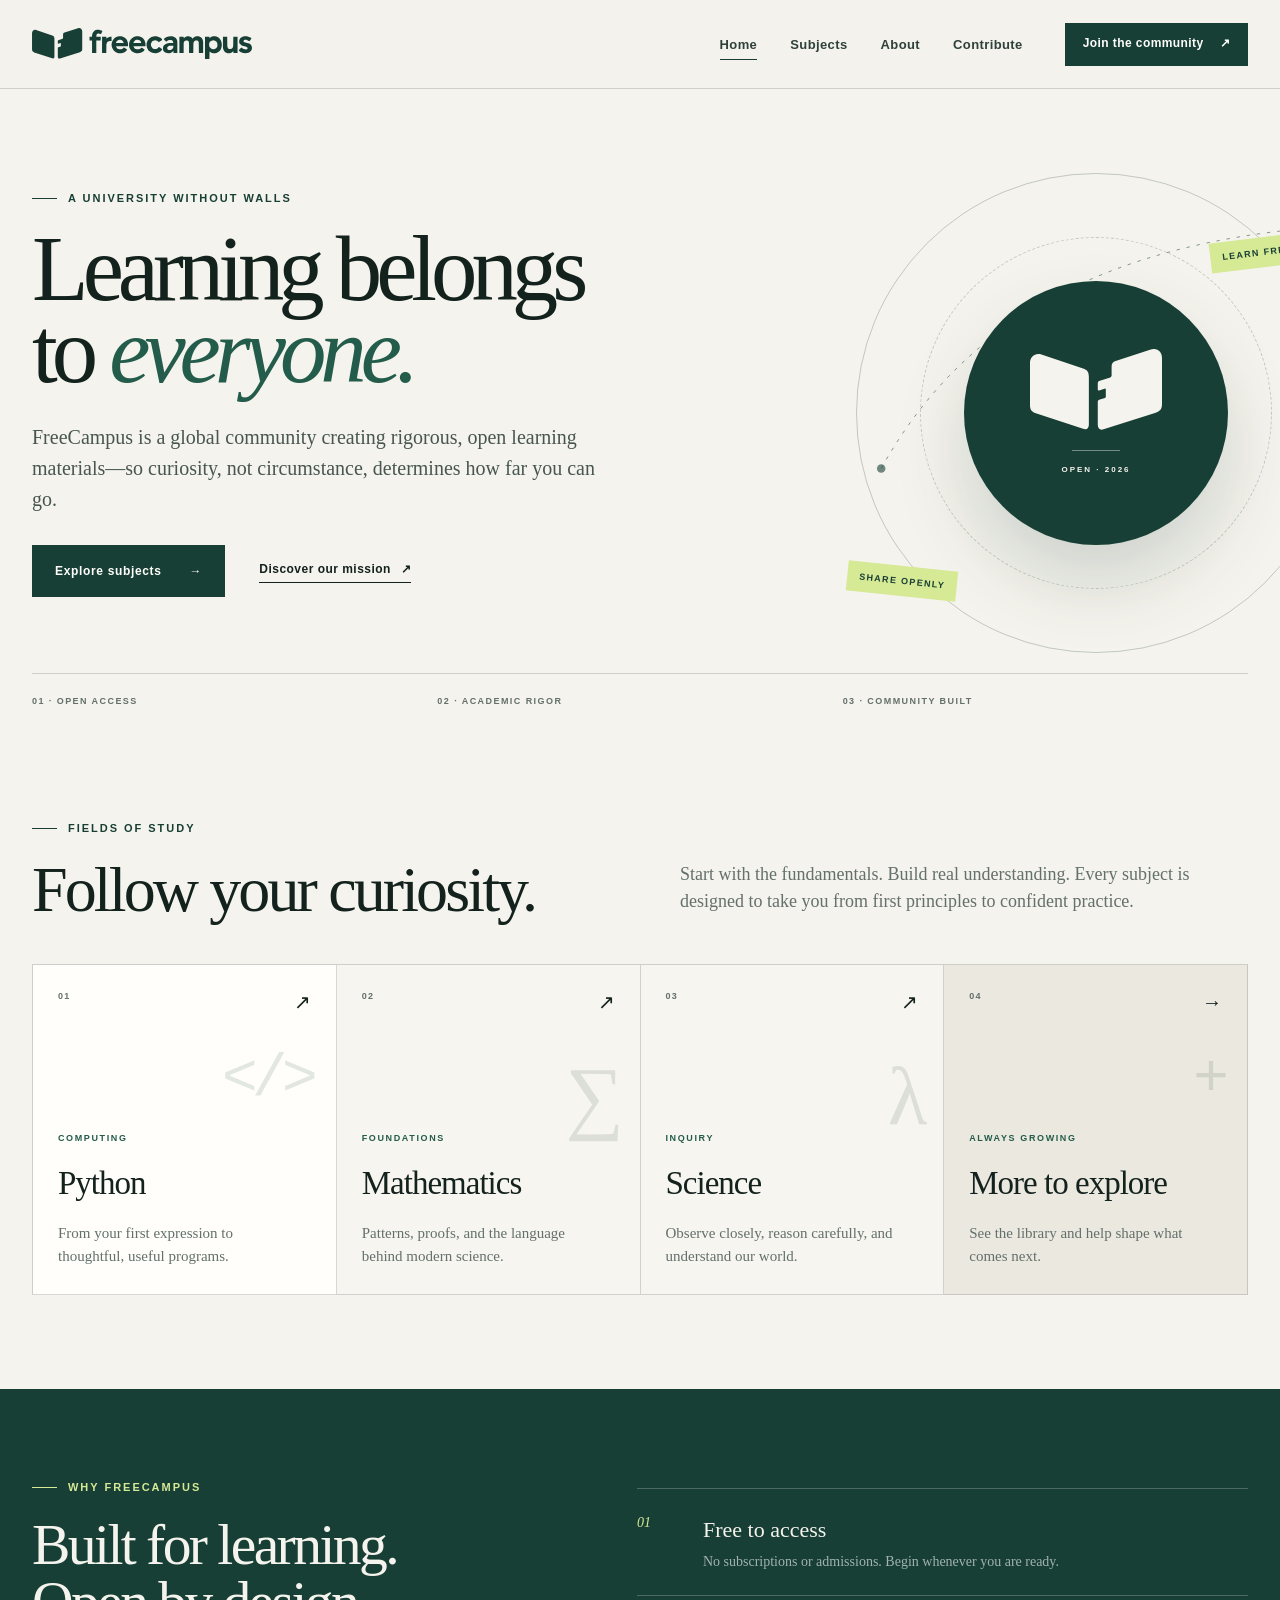
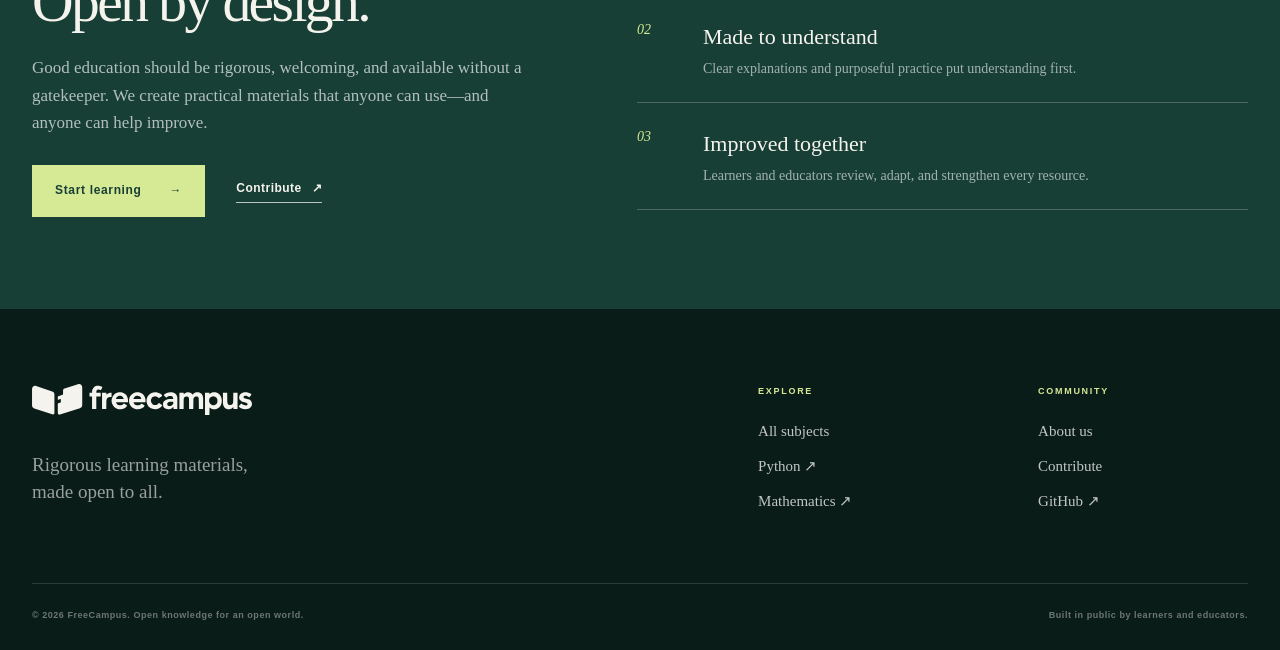
==== commit ef3ef998: "deploy: 6b26278f7c55888dee2e70d7ad90067991687d5a" ====
--- a/index.html
+++ b/index.html
@@ -20,8 +20,9 @@
     <header class="site-header" data-header>
       <div class="shell nav-shell">
         <a class="brand" href="." aria-label="FreeCampus home">
-          <span class="brand-mark" aria-hidden="true"><span>F</span></span>
-          <span class="brand-name">FreeCampus</span>
+          <svg class="brand-logo" viewBox="0 0 1297 183" width="220" height="31" aria-hidden="true" focusable="false">
+            <use href="assets/images/brand.svg#logo"></use>
+          </svg>
         </a>
 
         <button class="nav-toggle" type="button" aria-expanded="false" aria-controls="site-navigation" data-nav-toggle>
@@ -84,7 +85,9 @@
       <div class="orbital orbital-one"></div>
       <div class="orbital orbital-two"></div>
       <div class="hero-seal">
-        <span class="seal-monogram">FC</span>
+        <svg class="seal-logo" viewBox="0 0 296 182" width="132" height="81" focusable="false">
+          <use href="assets/images/brand.svg#symbol"></use>
+        </svg>
         <span class="seal-rule"></span>
         <span class="seal-year">OPEN · 2026</span>
       </div>
@@ -197,9 +200,10 @@
     <footer class="site-footer">
       <div class="shell footer-main">
         <div class="footer-statement">
-          <a class="brand brand-footer" href=".">
-            <span class="brand-mark" aria-hidden="true"><span>F</span></span>
-            <span class="brand-name">FreeCampus</span>
+          <a class="brand brand-footer" href="." aria-label="FreeCampus home">
+            <svg class="brand-logo" viewBox="0 0 1297 183" width="220" height="31" aria-hidden="true" focusable="false">
+              <use href="assets/images/brand.svg#logo"></use>
+            </svg>
           </a>
           <p>Rigorous learning materials,<br>made open to all.</p>
         </div>
--- a/assets/stylesheets/main.css
+++ b/assets/stylesheets/main.css
@@ -72,6 +72,7 @@
 .nav-shell {
   display: flex;
   min-height: 88px;
+  gap: 28px;
   align-items: center;
   justify-content: space-between;
 }
@@ -79,30 +80,22 @@
 .brand {
   display: inline-flex;
   align-items: center;
-  gap: 13px;
+  flex: 0 0 auto;
+  color: var(--green);
   text-decoration: none;
 }
 
-.brand-mark {
-  display: grid;
-  width: 38px;
-  height: 38px;
-  place-items: center;
-  border-radius: 50%;
-  color: var(--paper);
-  background: var(--green);
-  font-family: var(--serif);
-  font-size: 23px;
-  line-height: 1;
-}
-
-.brand-mark span { transform: translateY(-1px); }
-
-.brand-name {
-  font-family: var(--serif);
-  font-size: 23px;
-  font-weight: 600;
-  letter-spacing: -0.02em;
+.brand-logo {
+  width: 220px;
+  height: auto;
+  aspect-ratio: 1297 / 183;
+  overflow: visible;
+}
+
+.brand:focus-visible {
+  outline: 2px solid currentColor;
+  outline-offset: 8px;
+  border-radius: 2px;
 }
 
 .site-nav { display: flex; align-items: center; gap: 42px; }
@@ -285,11 +278,11 @@
   box-shadow: 0 38px 70px rgba(23, 63, 53, 0.17);
 }
 
-.seal-monogram {
-  font-family: var(--serif);
-  font-size: 72px;
-  letter-spacing: -0.08em;
-  line-height: 1;
+.seal-logo {
+  width: 50%;
+  height: auto;
+  aspect-ratio: 296 / 182;
+  flex: 0 0 auto;
 }
 
 .seal-rule { width: 48px; height: 1px; margin: 20px 0 13px; background: rgba(255,255,255,.4); }
@@ -423,8 +416,7 @@
 
 .site-footer { padding-top: 75px; color: rgba(255,255,255,.75); background: #0a1c17; }
 .footer-main { display: grid; grid-template-columns: 1fr .32fr .32fr; gap: 70px; padding-bottom: 70px; }
-.brand-footer { color: var(--white); }
-.brand-footer .brand-mark { color: var(--green); background: var(--paper); }
+.brand-footer { color: var(--paper); }
 .footer-statement p { margin: 28px 0 0; color: rgba(255,255,255,.58); font-family: var(--serif); font-size: 19px; line-height: 1.45; }
 .footer-column { display: flex; align-items: flex-start; flex-direction: column; gap: 11px; }
 .footer-column h2 { margin: 0 0 10px; color: var(--lime); font-size: 9px; letter-spacing: .19em; text-transform: uppercase; }
@@ -484,12 +476,14 @@
 
 @media (max-width: 1050px) {
   :root { --shell: min(calc(100% - 44px), 920px); }
+  .nav-shell { gap: 20px; }
+  .site-nav { gap: 24px; }
+  .site-nav ul { gap: 24px; }
   .hero { padding-top: 65px; }
   .hero-grid { grid-template-columns: 1.08fr .92fr; }
   .hero-art { width: 460px; height: 460px; margin-right: -110px; }
   .hero-seal { inset: 115px; }
   .orbital-two { inset: 75px; }
-  .seal-monogram { font-size: 54px; }
   .subject-grid { grid-template-columns: repeat(2, 1fr); }
   .subject-card { min-height: 310px; }
   .mission-grid { gap: 60px; }
@@ -499,8 +493,7 @@
   :root { --shell: calc(100vw - 36px); }
   body.menu-open { overflow: hidden; }
   .nav-shell { min-height: 72px; }
-  .brand-mark { width: 34px; height: 34px; }
-  .brand-name { font-size: 20px; }
+  .brand-logo { width: 190px; }
   .nav-toggle { display: flex; width: 40px; height: 40px; padding: 12px 7px; align-items: stretch; justify-content: center; flex-direction: column; gap: 6px; border: 0; background: transparent; }
   .nav-toggle > span:not(.sr-only) { display: block; width: 25px; height: 1px; background: var(--ink); transition: transform 180ms ease; }
   .nav-toggle[aria-expanded="true"] > span:nth-last-child(2) { transform: translateY(3.5px) rotate(45deg); }
@@ -522,7 +515,6 @@
   .hero-art { width: 360px; height: 360px; margin: 22px -70px 3px auto; }
   .hero-seal { inset: 90px; }
   .orbital-two { inset: 59px; }
-  .seal-monogram { font-size: 46px; }
   .seal-rule { margin: 13px 0 9px; }
   .art-label-one { top: 53px; right: 9px; }
   .art-label-two { bottom: 51px; left: 3px; }
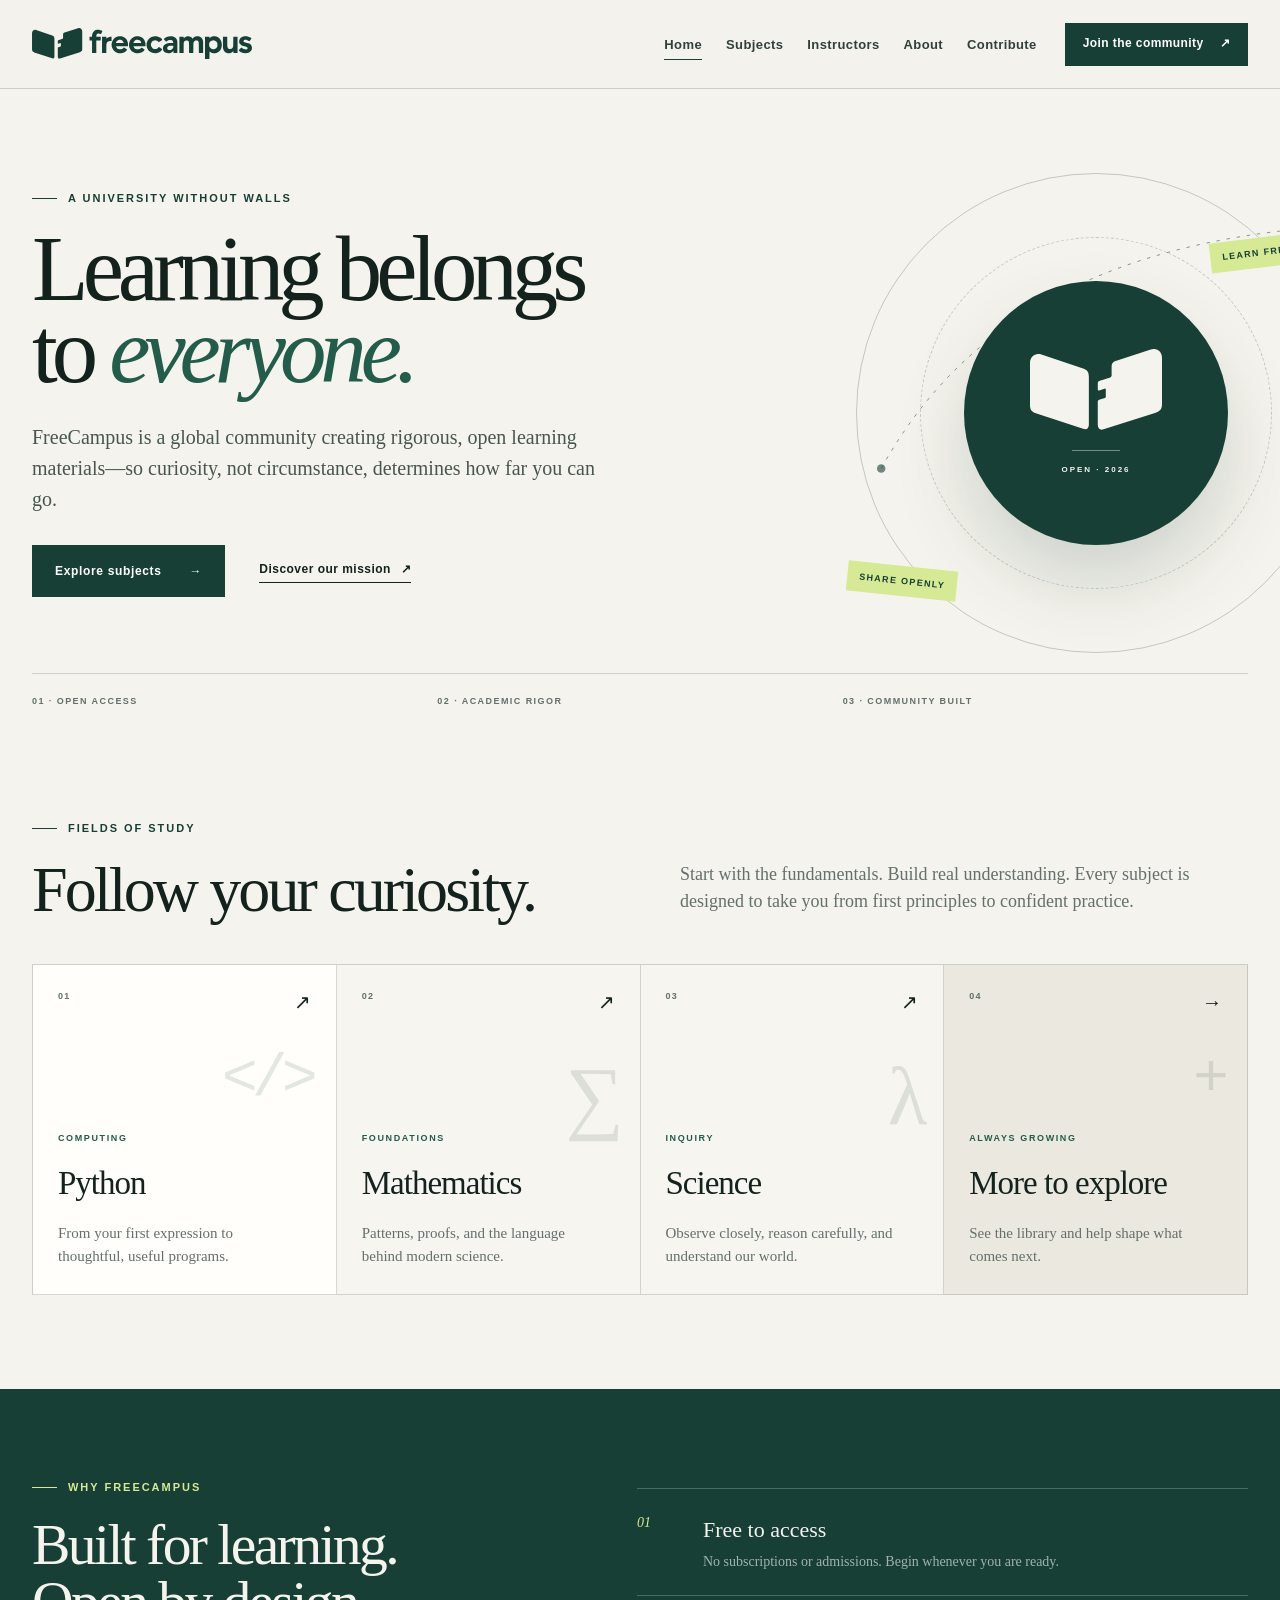
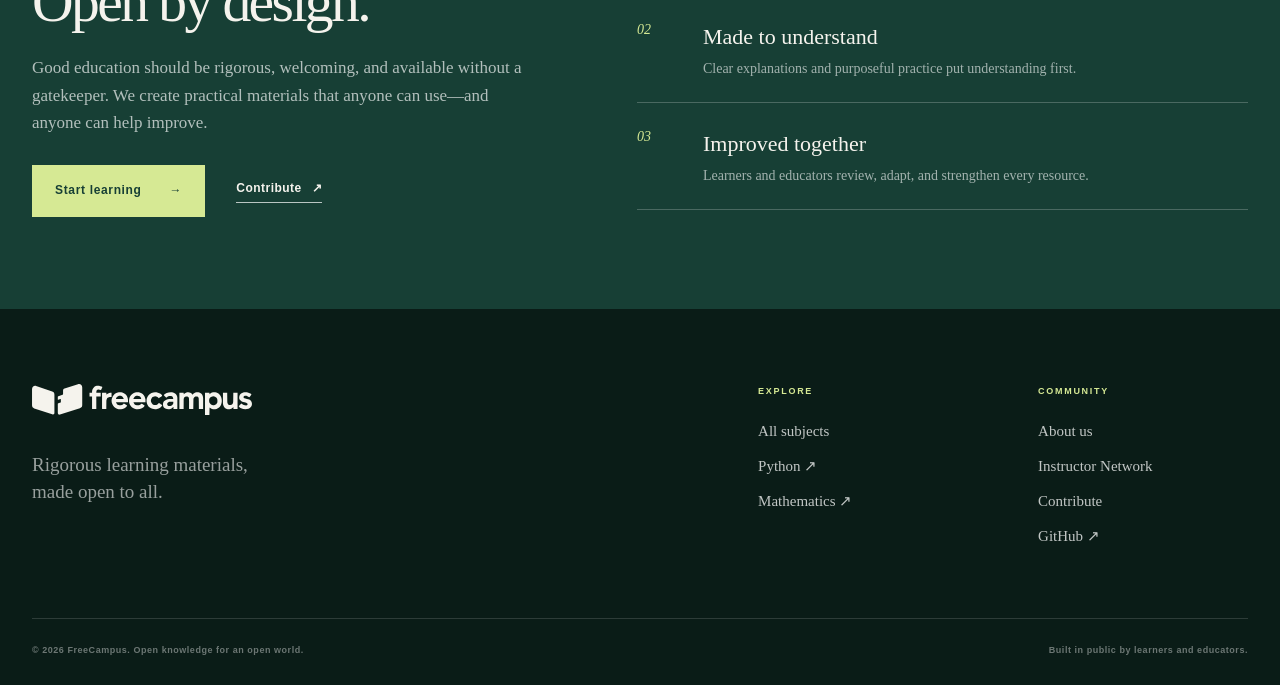
==== commit 1d3a9e9a: "deploy: 922cb40e47e9db265a2edfb0f1d6d63bb258982e" ====
--- a/index.html
+++ b/index.html
@@ -47,6 +47,12 @@
             
               <li>
                 
+                  <a href="instructors/">Instructors</a>
+                
+              </li>
+            
+              <li>
+                
                   <a href="about/">About</a>
                 
               </li>
@@ -216,6 +222,7 @@
         <div class="footer-column">
           <h2>Community</h2>
           <a href="about/">About us</a>
+          <a href="instructors/">Instructor Network</a>
           <a href="contribute/">Contribute</a>
           <a href="https://github.com/freecampus">GitHub <span aria-hidden="true">↗</span></a>
         </div>
--- a/assets/stylesheets/main.css
+++ b/assets/stylesheets/main.css
@@ -98,12 +98,12 @@
   border-radius: 2px;
 }
 
-.site-nav { display: flex; align-items: center; gap: 42px; }
+.site-nav { display: flex; align-items: center; gap: 28px; }
 
 .site-nav ul {
   display: flex;
   align-items: center;
-  gap: 33px;
+  gap: 24px;
   padding: 0;
   margin: 0;
   list-style: none;
@@ -477,8 +477,9 @@
 @media (max-width: 1050px) {
   :root { --shell: min(calc(100% - 44px), 920px); }
   .nav-shell { gap: 20px; }
-  .site-nav { gap: 24px; }
-  .site-nav ul { gap: 24px; }
+  .site-nav { gap: 16px; }
+  .site-nav ul { gap: 16px; }
+  .nav-cta { display: none; }
   .hero { padding-top: 65px; }
   .hero-grid { grid-template-columns: 1.08fr .92fr; }
   .hero-art { width: 460px; height: 460px; margin-right: -110px; }
@@ -504,7 +505,7 @@
   .site-nav li { border-bottom: 1px solid var(--line); }
   .site-nav ul a { display: block; padding: 17px 0; font-family: var(--serif); font-size: 27px; font-weight: 400; }
   .site-nav ul a::after { display: none; }
-  .nav-cta { justify-content: space-between; }
+  .nav-cta { display: inline-flex; justify-content: space-between; }
 
   .hero { padding-top: 54px; }
   .hero-grid { display: block; min-height: 0; }
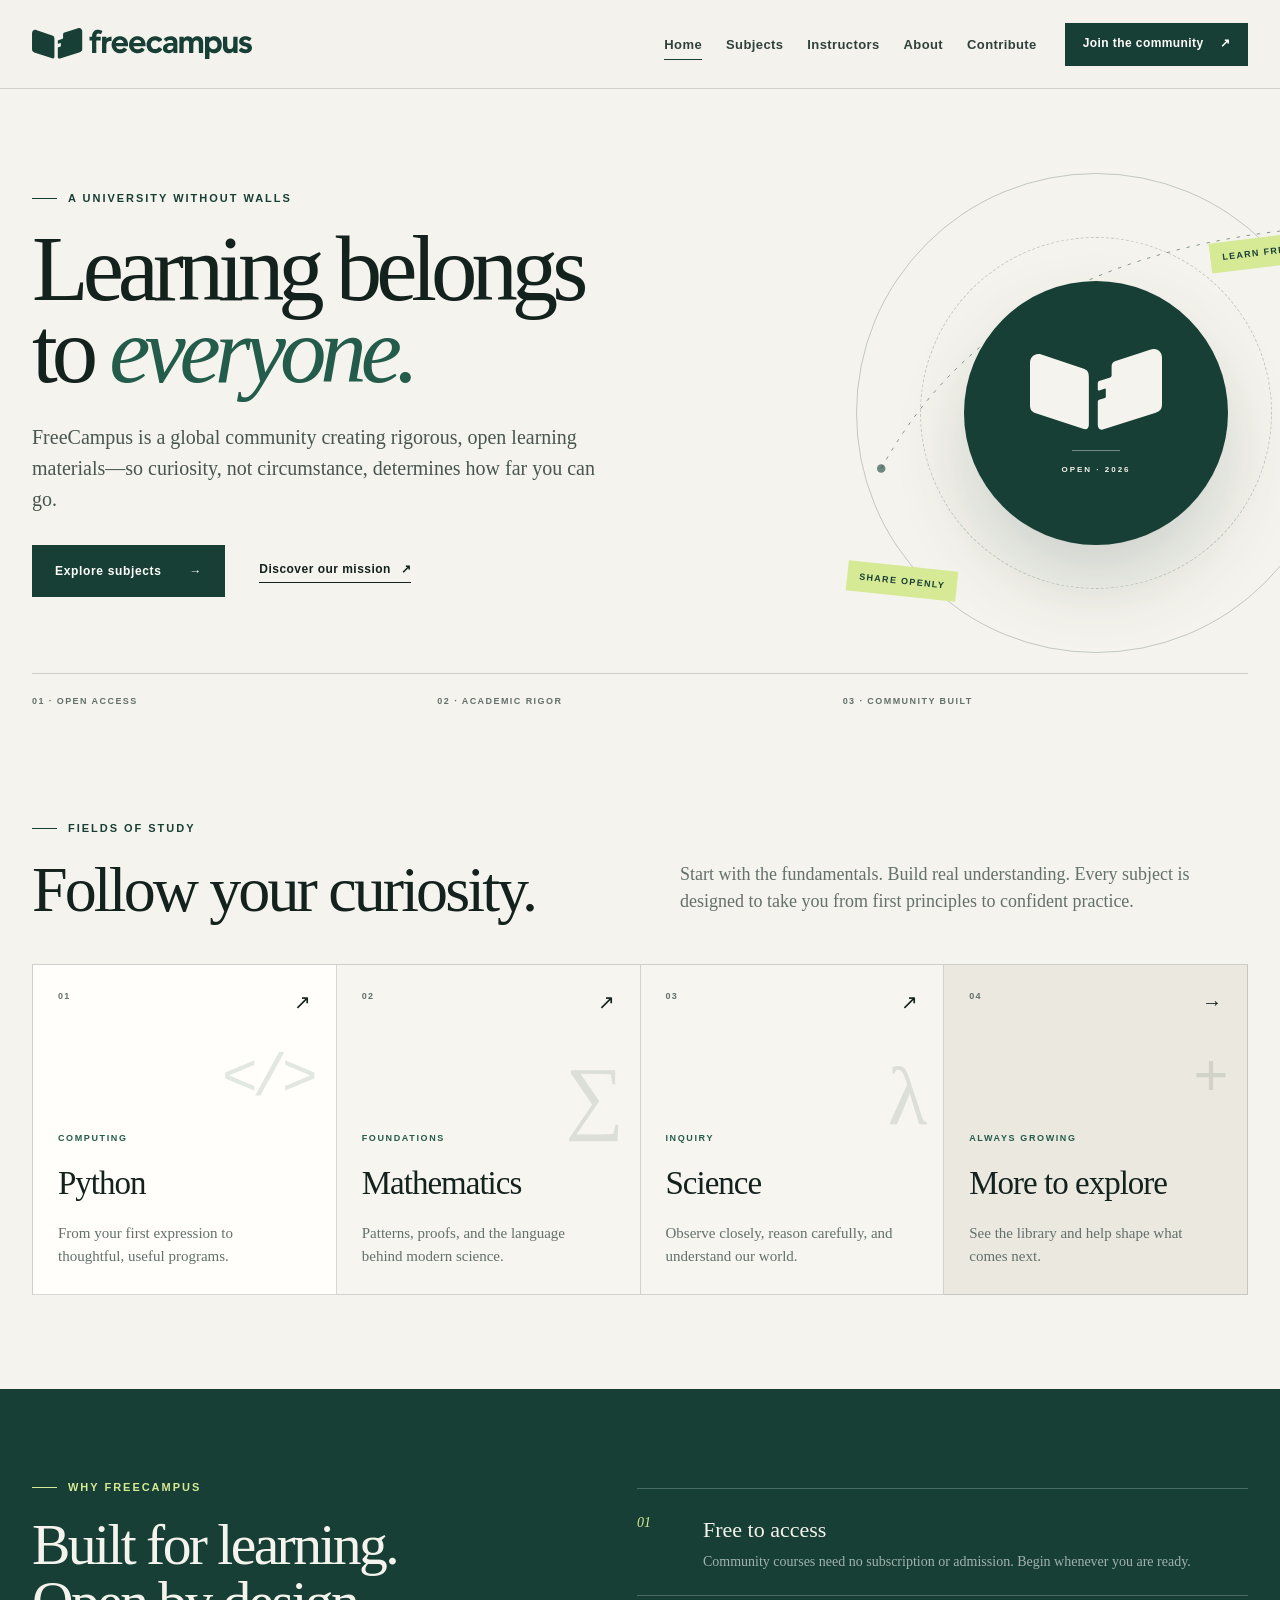
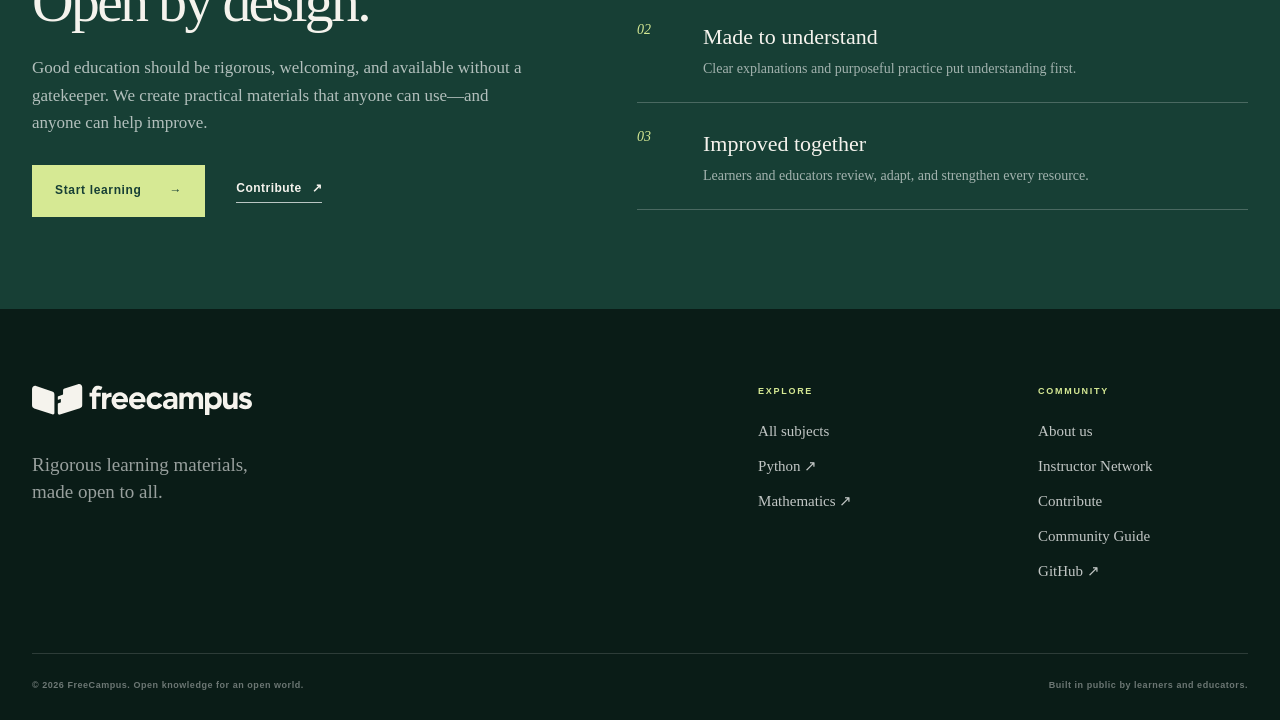
==== commit e6a47f30: "deploy: 1e12f5b2ec0ddbdfd261407d0241ab0d4c59e64d" ====
--- a/index.html
+++ b/index.html
@@ -186,7 +186,7 @@
     <div class="mission-principles">
       <article>
         <span>01</span>
-        <div><h3>Free to access</h3><p>No subscriptions or admissions. Begin whenever you are ready.</p></div>
+        <div><h3>Free to access</h3><p>Community courses need no subscription or admission. Begin whenever you are ready.</p></div>
       </article>
       <article>
         <span>02</span>
@@ -224,6 +224,7 @@
           <a href="about/">About us</a>
           <a href="instructors/">Instructor Network</a>
           <a href="contribute/">Contribute</a>
+          <a href="community-guide/">Community Guide</a>
           <a href="https://github.com/freecampus">GitHub <span aria-hidden="true">↗</span></a>
         </div>
       </div>
--- a/assets/stylesheets/main.css
+++ b/assets/stylesheets/main.css
@@ -473,6 +473,15 @@
 .admonition-title { margin: 0 0 7px; color: var(--green); font-size: 10px; font-weight: 800; letter-spacing: .12em; text-transform: uppercase; }
 .admonition p:last-child { margin-bottom: 0; color: var(--muted); font-family: var(--serif); }
 .inline-action { display: inline-flex; margin-top: 16px; padding: 13px 0 4px; border-bottom: 1px solid var(--green); font-family: var(--sans); font-size: 11px; font-weight: 800; letter-spacing: .06em; text-decoration: none !important; }
+
+.instructor-grid { display: grid; grid-template-columns: repeat(2, minmax(0, 1fr)); margin: 37px 0; border-top: 1px solid var(--line); border-left: 1px solid var(--line); }
+.instructor-card { display: flex; flex-direction: column; align-items: flex-start; padding: 24px; border-right: 1px solid var(--line); border-bottom: 1px solid var(--line); background: var(--white); }
+.instructor-portrait { width: 100%; height: auto; aspect-ratio: 3 / 4; object-fit: cover; object-position: center top; margin-bottom: 24px; background: var(--paper-deep); }
+.instructor-card .instructor-role { margin: 0; color: var(--green-bright); font-family: var(--sans); font-size: 9px; font-weight: 800; letter-spacing: .14em; text-transform: uppercase; }
+.instructor-card h3 { margin: 28px 0 15px; }
+.instructor-card p { margin: 0 0 20px; color: var(--muted); font-family: var(--serif); font-size: 16px; line-height: 1.6; }
+.instructor-expertise strong { display: block; margin-bottom: 6px; color: var(--green); font-family: var(--sans); font-size: 10px; letter-spacing: .08em; text-transform: uppercase; }
+.instructor-card .inline-action { margin-top: auto; }
 
 @media (max-width: 1050px) {
   :root { --shell: min(calc(100% - 44px), 920px); }
@@ -543,7 +552,7 @@
   .prose-layout { display: block; padding-top: 55px; padding-bottom: 80px; }
   .page-aside { display: none; }
   .prose h2 { margin-top: 58px; font-size: 35px; }
-  .catalog-grid, .principles-grid, .contribution-grid { grid-template-columns: 1fr; }
+  .catalog-grid, .principles-grid, .contribution-grid, .instructor-grid { grid-template-columns: 1fr; }
   .catalog-card { min-height: 270px; }
   .module-list > div { grid-template-columns: 35px 1fr; }
   .module-list p { grid-column: 2; }
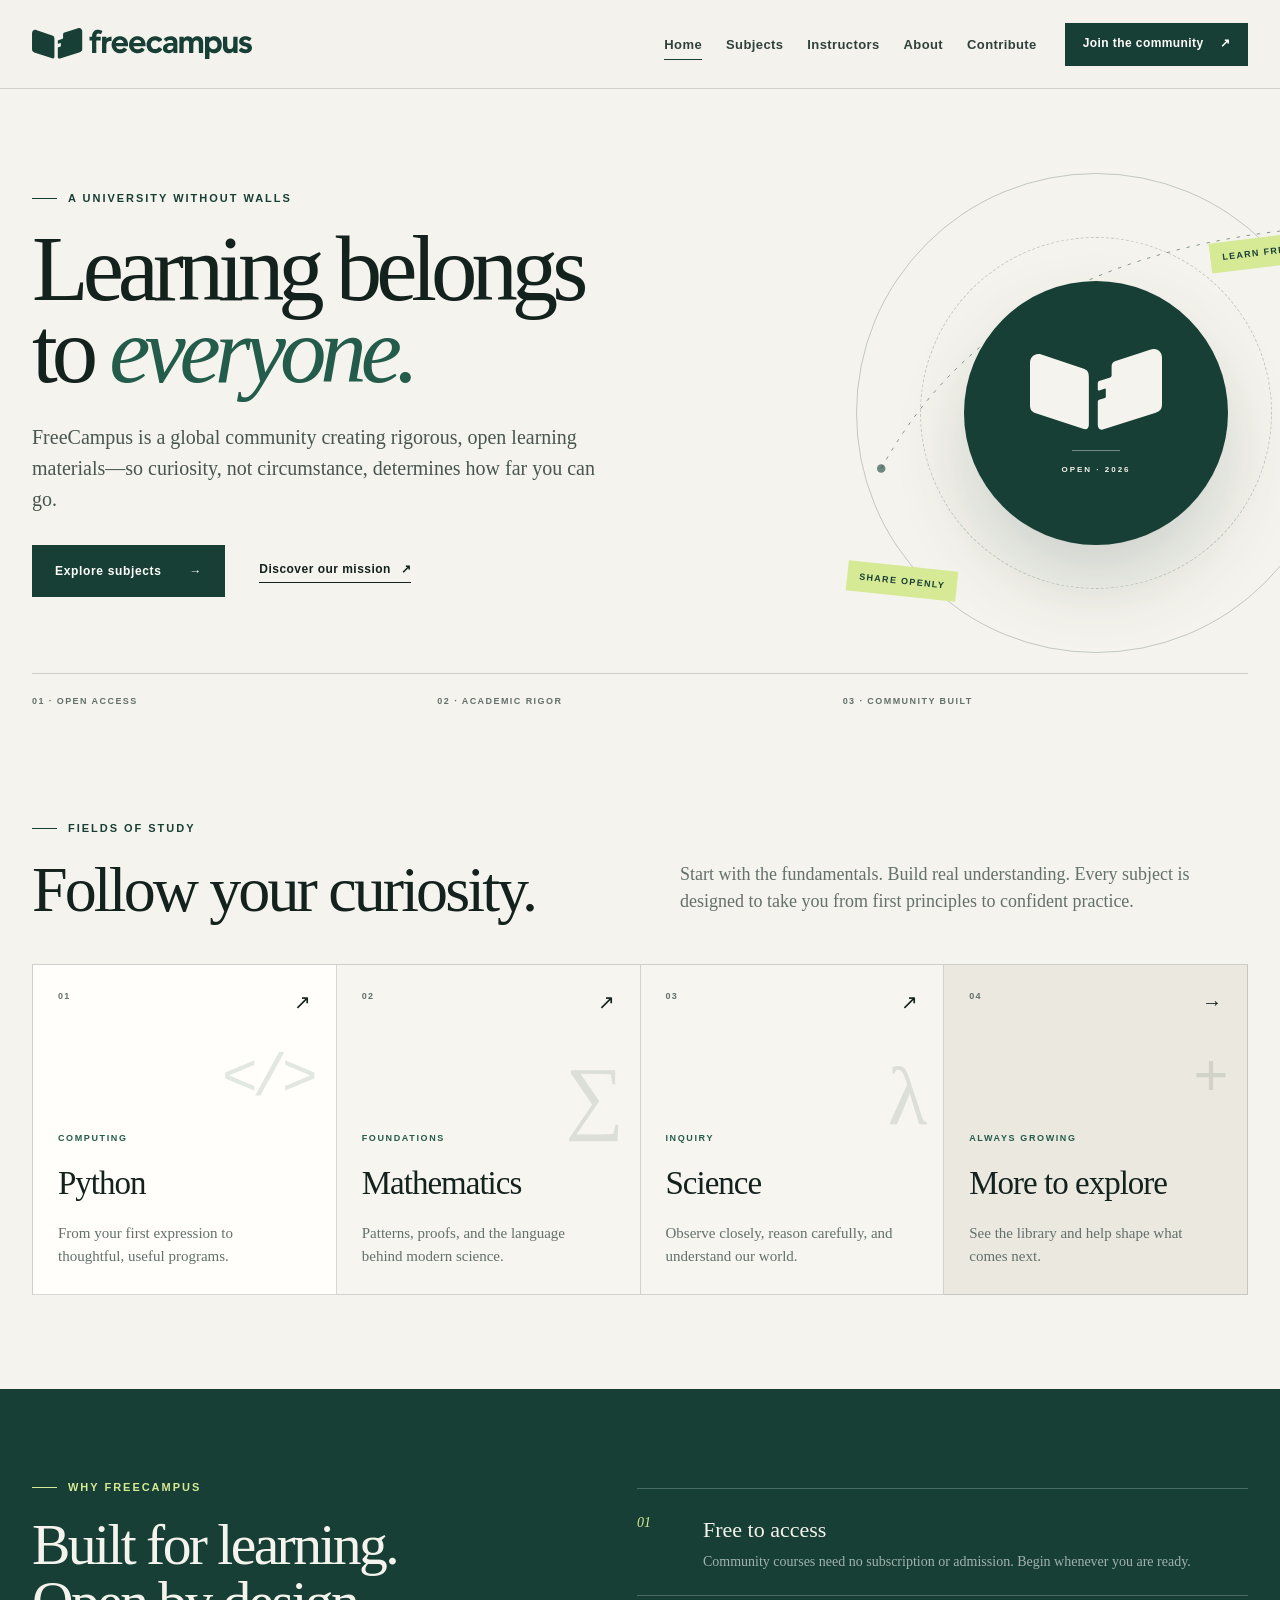
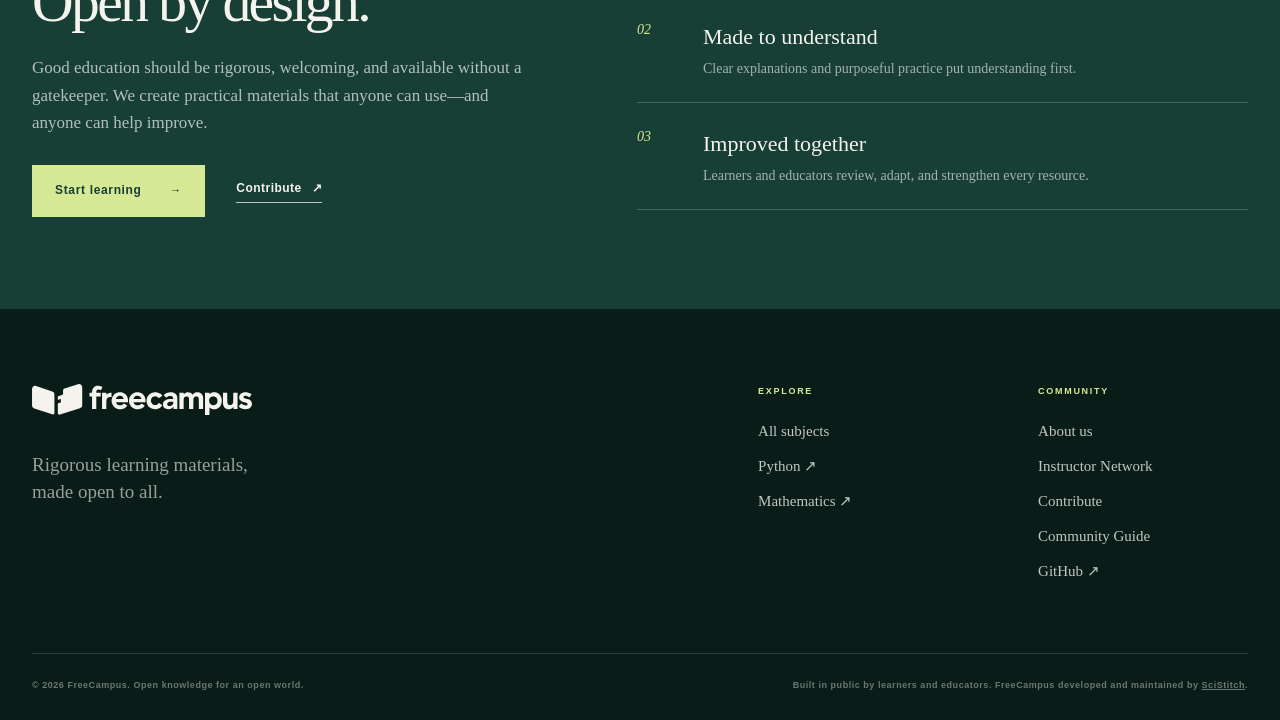
==== commit 4c3e5c5b: "deploy: 13388c9fb89d438551a89d0a15bbae80f0b65ccc" ====
--- a/index.html
+++ b/index.html
@@ -230,7 +230,7 @@
       </div>
       <div class="shell footer-bottom">
         <p>© 2026 FreeCampus. Open knowledge for an open world.</p>
-        <p>Built in public by learners and educators.</p>
+        <p>Built in public by learners and educators. FreeCampus developed and maintained by <a href="https://scistitch.com/">SciStitch</a>.</p>
       </div>
     </footer>
 
